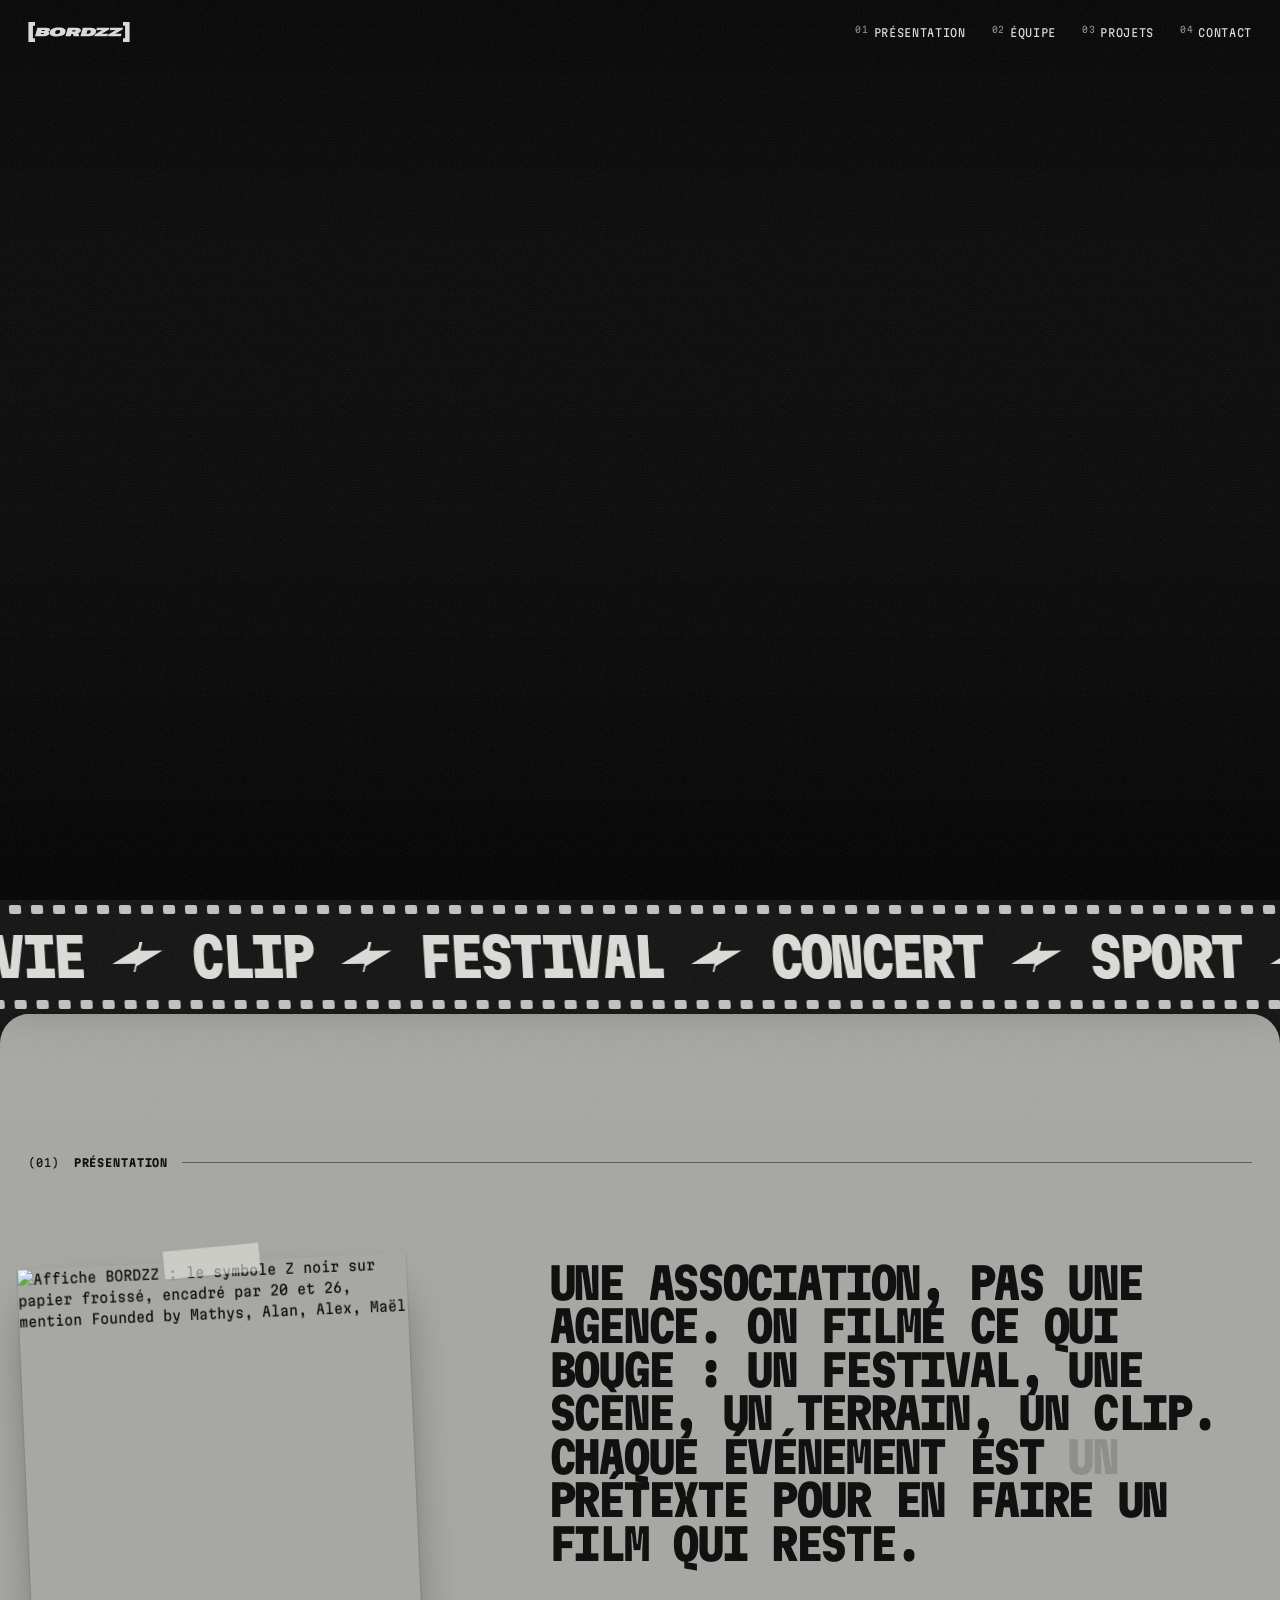
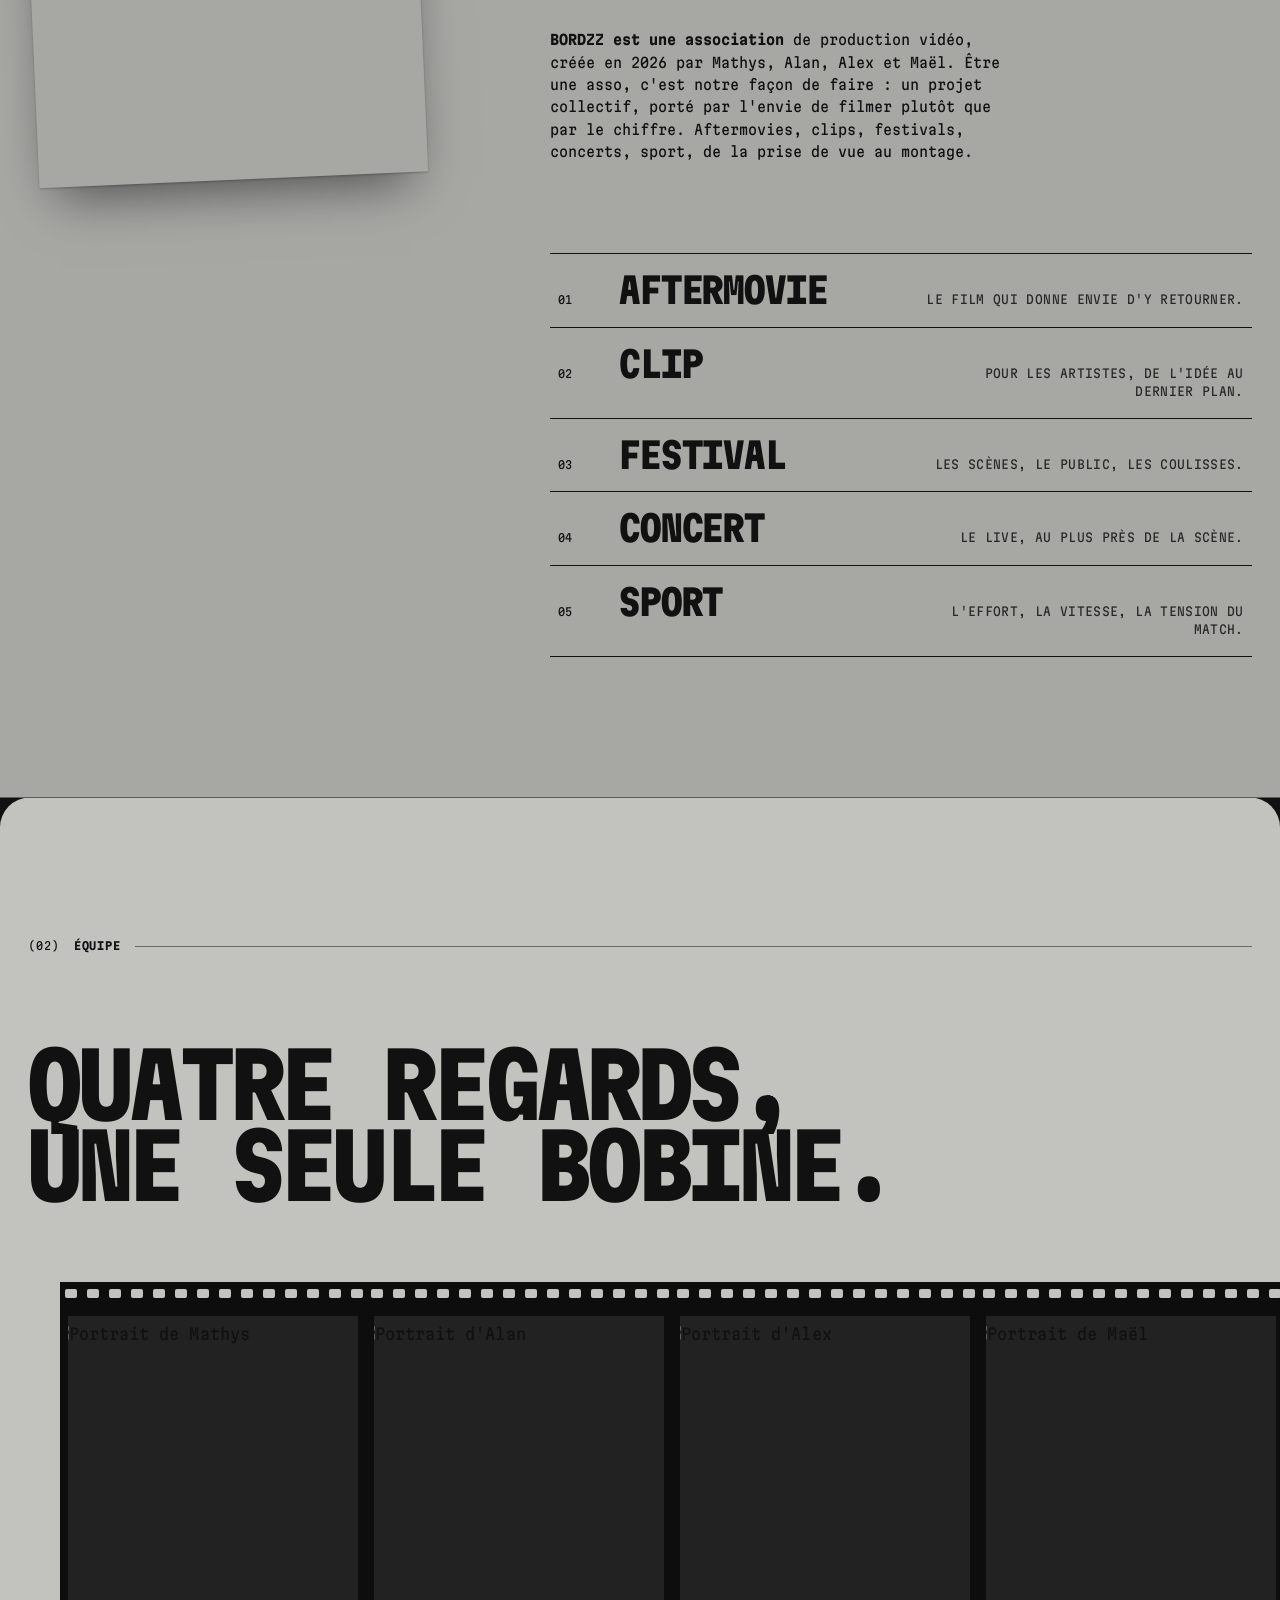
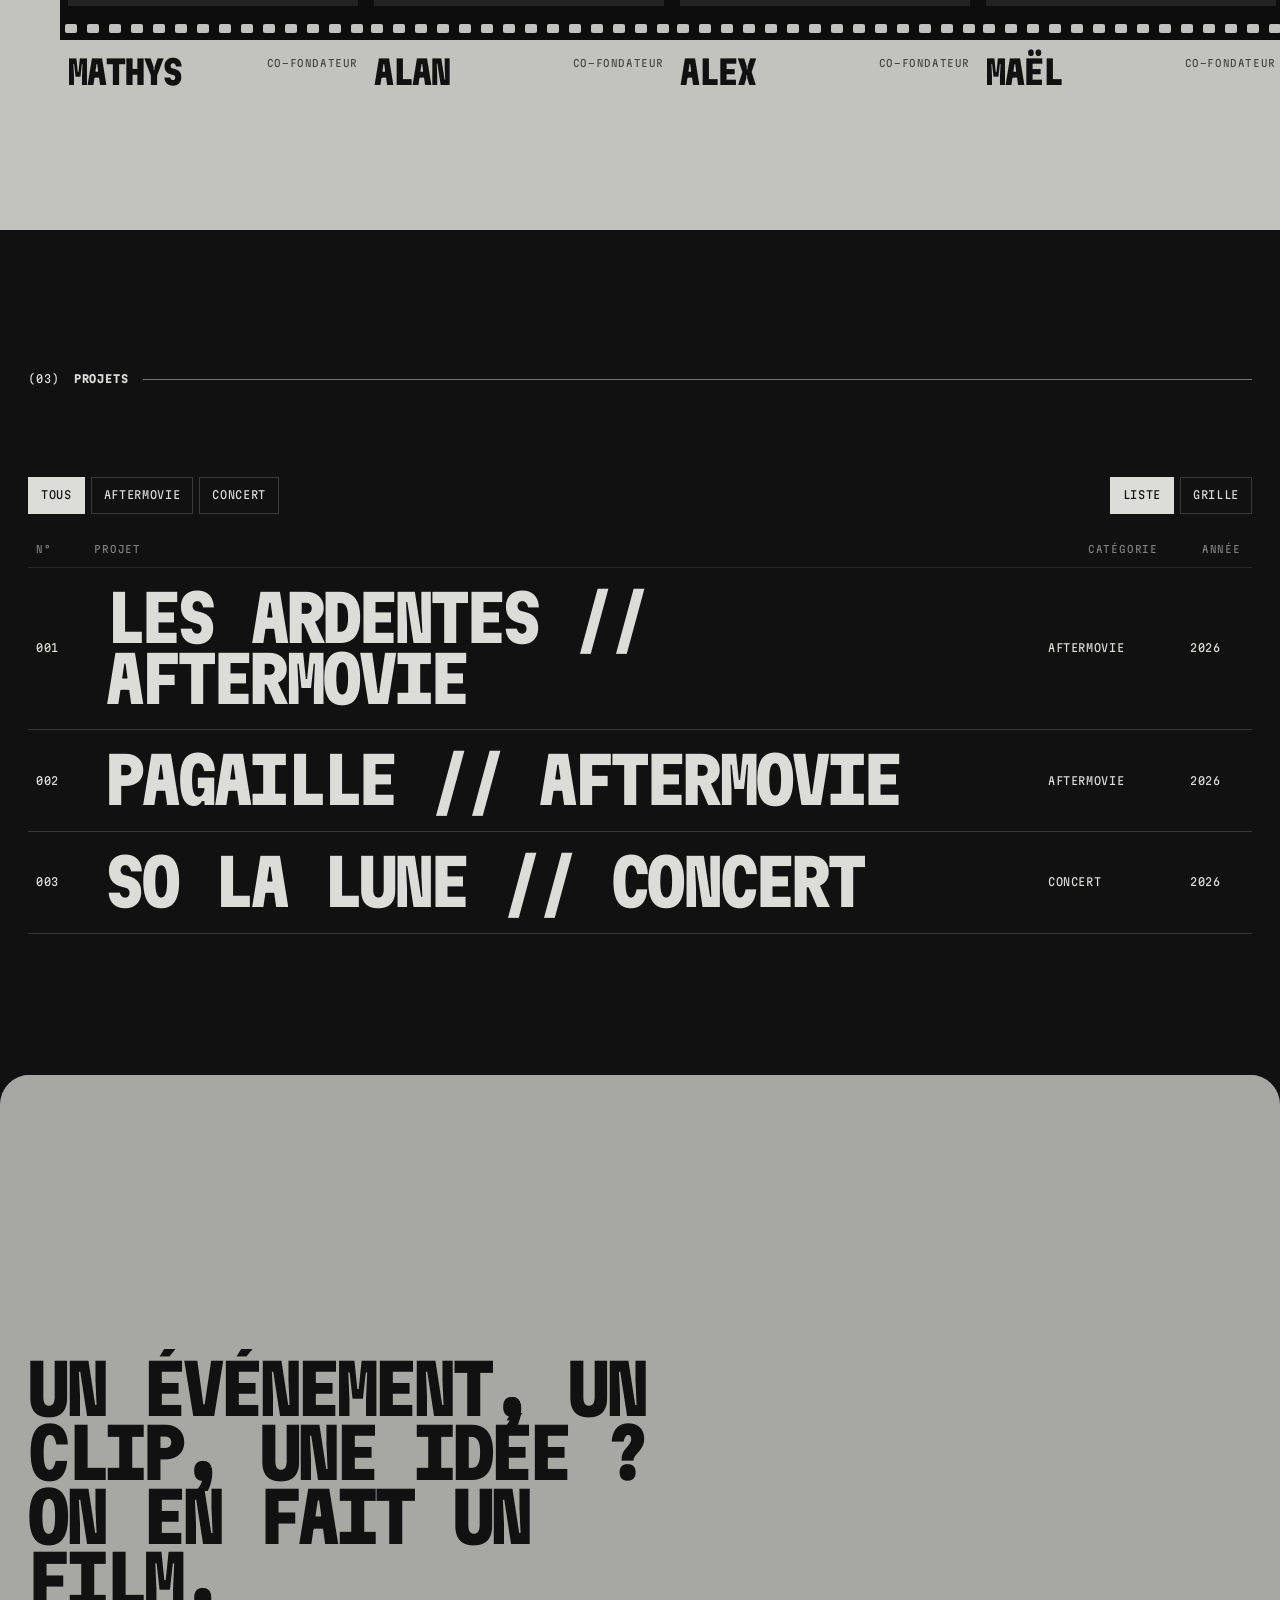
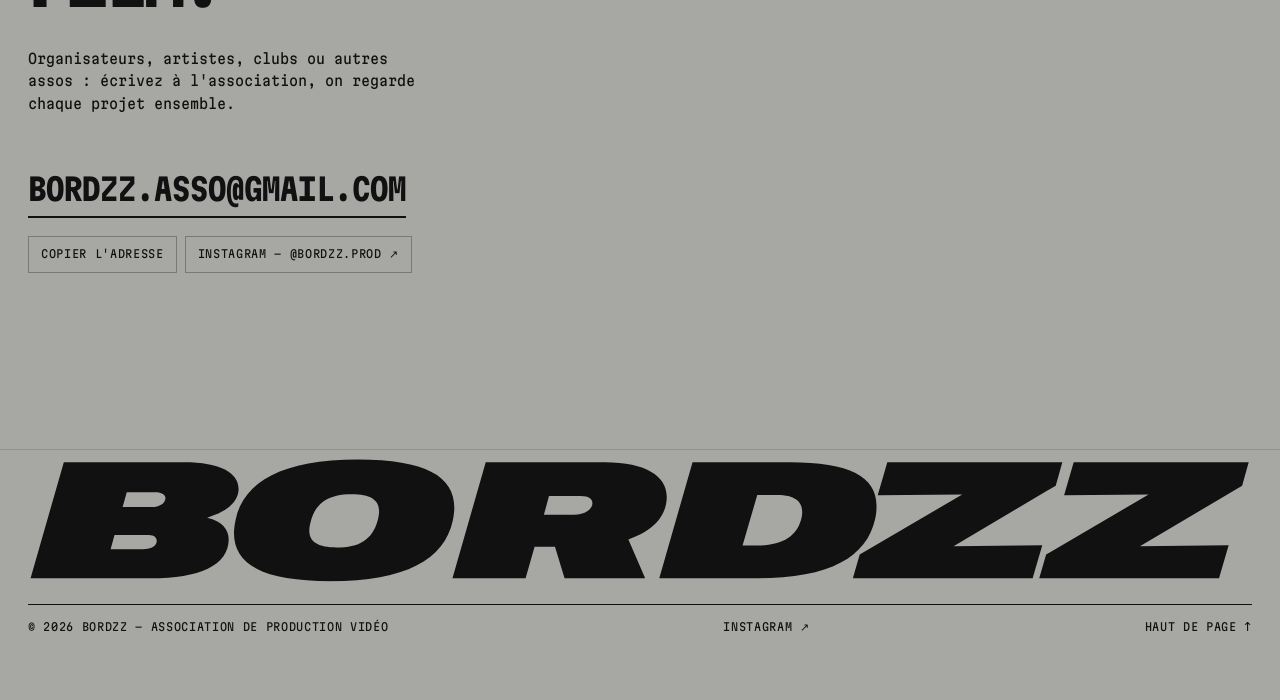
==== index.html @ f71452de "Add files via upload" ====
<!doctype html>
<html lang="fr">
<head>
  <meta charset="utf-8">
  <meta name="viewport" content="width=device-width, initial-scale=1">
  <title>BORDZZ — Association de production vidéo · Aftermovies, clips, festivals, concerts, sport</title>
  <meta name="description" content="BORDZZ est une association de production vidéo fondée par Mathys, Alan, Alex et Maël : aftermovies, clips, festivals, concerts et sport. Tout est prétexte à la Bordzz.">
  <meta name="theme-color" content="#121212">

  <!-- Partage réseaux : remplacer par l'URL absolue du site une fois en ligne (ex. https://bordzz.fr/assets/img/og.jpg) -->
  <meta property="og:type" content="website">
  <meta property="og:title" content="BORDZZ — Association de production vidéo">
  <meta property="og:description" content="Une association, pas une agence. Aftermovies, clips, festivals, concerts, sport. Tout est prétexte à la Bordzz.">
  <meta property="og:image" content="assets/img/og.jpg">
  <meta name="twitter:card" content="summary_large_image">

  <link rel="icon" href="assets/logo/favicon.svg" type="image/svg+xml">
  <link rel="preconnect" href="https://fonts.googleapis.com">
  <link rel="preconnect" href="https://fonts.gstatic.com" crossorigin>
  <link rel="stylesheet" href="https://fonts.googleapis.com/css2?family=Martian+Mono:wdth,wght@75..112.5,100..800&display=swap">
  <link rel="stylesheet" href="css/style.css">

  <script>
    // Intro (compte à rebours) : une seule fois par session, jamais si l'utilisateur limite les animations.
    document.documentElement.classList.add('js');
    try { if (sessionStorage.getItem('bz-intro')) document.documentElement.classList.add('intro-seen'); } catch (e) {}
    if (window.matchMedia('(prefers-reduced-motion: reduce)').matches) document.documentElement.classList.add('intro-seen');
  </script>
  <script src="js/main.js" defer></script>
</head>
<body>
  <a class="skip" href="#main">Aller au contenu</a>

  <!-- ============ Sprite SVG (logos) ============ -->
  <svg width="0" height="0" style="position:absolute" aria-hidden="true" focusable="false">
    <defs>
      <g id="bz-letters">
        <path d="M72.58,25.65c0-3.78-4.25-6.37-13.18-6.37h-28.8l-7.99,27.88h28.95c11.52,0,18.65-3.11,18.65-9.4,0-2.27-1.51-4.34-5.18-5.18,5.47-1.63,7.56-4.22,7.56-6.93ZM49.54,40.18h-7.7l.94-3.43h8.21c1.37,0,1.94.68,1.94,1.39,0,1.15-1.08,2.03-3.38,2.03ZM51.63,30.03h-6.91l1.01-3.58h6.91c1.44,0,2.38.6,2.38,1.39,0,1.23-1.37,2.19-3.38,2.19Z"/>
        <path d="M124.42,30.11c0-7.41-6.84-11.51-23.19-11.51-17.93,0-27.36,5.18-29.38,14.58-.22,1.11-.36,2.15-.36,3.15,0,7.41,6.84,11.51,23.19,11.51,17.93,0,27.36-5.18,29.38-14.58.22-1.12.36-2.15.36-3.15ZM105.99,33.29c-1.3,4.58-4.39,6.45-9.86,6.45-4.32,0-6.55-1.23-6.55-4.06,0-.68.14-1.43.36-2.27,1.3-4.58,4.39-6.45,9.86-6.45,4.32,0,6.55,1.23,6.55,4.06,0,.68-.14,1.43-.36,2.27Z"/>
        <path d="M175.47,27.56c0-4.86-4.9-8.28-14.91-8.28h-28.59l-7.99,27.88h17.57l2.16-7.57h4.9l2.3,7.570h19.37l-4.03-9.36c5.62-1.91,9.22-5.38,9.22-10.24ZM153.15,31.86h-7.2l1.22-4.46h7.56c2.23,0,2.88.84,2.88,1.67,0,1.59-1.8,2.79-4.46,2.79Z"/>
        <path d="M225.51,32.98c.29-1.16.36-2.23.36-3.23,0-7.01-6.48-10.47-20.88-10.47h-23.33l-7.99,27.88h23.55c17.5,0,26.28-5.14,28.3-14.18ZM207.72,33.14c-1.3,4.42-5.18,6.13-10.66,6.13h-3.38l3.53-12.15h4.82c4.1,0,5.98,1.47,5.98,4.02,0,.6-.07,1.27-.29,1.99Z"/>
        <polygon points="244.37 39.43 268.93 24.89 270.51 19.28 228.46 19.28 226.15 27.2 246.46 27 221.83 41.42 220.18 47.15 263.38 47.15 265.69 39.23 244.37 39.43"/>
        <polygon points="315.29 19.28 273.24 19.28 270.94 27.2 291.24 27 266.62 41.42 264.96 47.15 308.16 47.15 310.47 39.23 289.15 39.43 313.71 24.89 315.29 19.28"/>
      </g>
      <symbol id="bz-wordmark" viewBox="22 18 294 30"><use href="#bz-letters"/></symbol>
      <symbol id="bz-wordmark-brackets" viewBox="0 0 337.9 66.55">
        <path d="M0,.16h22.61v12.31h-6.99v41.69h6.99v12.39H0V.16Z"/>
        <use href="#bz-letters"/>
        <path d="M337.9,66.39h-22.61v-12.31h6.99V12.39h-6.99V0h22.61v66.39Z"/>
      </symbol>
      <symbol id="bz-z" viewBox="20 0 289.5 172.52">
        <polygon points="181.32 .5 171.58 35.05 20.51 124.48 151.64 123.26 137.46 172.02 147.18 172.02 157.37 136.73 308.89 48.03 183.95 49.26 198.13 .5 181.32 .5"/>
      </symbol>
    </defs>
  </svg>

  <!-- ============ Intro : amorce de pellicule ============ -->
  <div class="intro" aria-hidden="true">
    <span class="crop crop--tl"></span><span class="crop crop--tr"></span><span class="crop crop--bl"></span><span class="crop crop--br"></span>
    <div class="intro__leader">
      <div class="intro__sweep"></div>
      <svg class="intro__rings" viewBox="0 0 200 200">
        <circle cx="100" cy="100" r="96"/>
        <circle cx="100" cy="100" r="80"/>
        <line x1="0" y1="100" x2="200" y2="100"/>
        <line x1="100" y1="0" x2="100" y2="200"/>
      </svg>
      <span class="intro__num">3</span>
    </div>
    <p class="intro__meta"><span>BORDZZ [PRODUCTION]</span><span>Cliquer pour passer</span></p>
  </div>

  <!-- ============ En-tête ============ -->
  <header class="hd" data-tone="dark">
    <a class="hd__logo" href="#top" aria-label="BORDZZ — haut de page">
      <svg viewBox="0 0 337.9 66.55" aria-hidden="true" focusable="false"><use href="#bz-wordmark-brackets"/></svg>
    </a>
    <nav class="hd__nav" aria-label="Navigation principale">
      <a href="#presentation" data-hover-scramble><i>01</i><span data-scramble>Présentation</span></a>
      <a href="#equipe" data-hover-scramble><i>02</i><span data-scramble>Équipe</span></a>
      <a href="#projets" data-hover-scramble><i>03</i><span data-scramble>Projets</span></a>
      <a href="#contact" data-hover-scramble><i>04</i><span data-scramble>Contact</span></a>
    </nav>
    <button class="hd__burger" type="button" aria-expanded="false" aria-controls="menu">
      <span data-menu-label>Menu</span><i aria-hidden="true"></i>
    </button>
  </header>

  <!-- Menu mobile -->
  <div class="menu" id="menu" data-tone="dark">
    <nav aria-label="Navigation mobile">
      <a href="#presentation"><i>01</i>Présentation</a>
      <a href="#equipe"><i>02</i>Équipe</a>
      <a href="#projets"><i>03</i>Projets</a>
      <a href="#contact"><i>04</i>Contact</a>
    </nav>
    <p class="menu__foot"><a href="mailto:bordzz.asso@gmail.com">bordzz.asso@gmail.com</a><a href="https://www.instagram.com/bordzz.prod/" target="_blank" rel="noopener">@bordzz.prod ↗</a></p>
  </div>

  <main id="main">

    <!-- ============ HERO : vidéo plein écran façon viseur ============ -->
    <section class="hero" id="top" data-tone="dark" aria-label="Introduction">
      <div class="hero__media" aria-hidden="true">
        <!-- VIDÉO DE FOND : montage muet (extraits Ardentes / Pagaille / So La Lune).
             hero-mobile.mp4 = version verticale légère pour téléphone. -->
        <video class="hero__video" autoplay muted loop playsinline preload="auto" poster="assets/img/hero/poster.jpg">
          <source src="assets/video/hero-mobile.mp4" type="video/mp4" media="(max-width: 700px) and (orientation: portrait)">
          <source src="assets/video/hero.mp4" type="video/mp4">
        </video>
        <div class="hero__shade"></div>
        <div class="hero__dim"></div>
      </div>

      <!-- HUD du viseur -->
      <div class="hud" aria-hidden="true">
        <span class="crop crop--tl"></span><span class="crop crop--tr"></span><span class="crop crop--bl"></span><span class="crop crop--br"></span>
        <div class="hud__top">
          <span class="hud__rec"><i></i><b data-rec-label>REC</b></span>
          <span class="hud__tc" data-hero-tc>00:00:00:00</span>
        </div>
      </div>

      <div class="hero__content">
        <h1 class="hero__logo">
          <span class="sr-only">BORDZZ — association de production vidéo</span>
          <svg class="logo-ellipse" viewBox="102 219 396 125" aria-hidden="true" focusable="false">
            <g class="le__rings" fill="none" stroke="currentColor" stroke-width="3">
              <ellipse cx="300" cy="275.79" rx="195.44" ry="54.02"/>
              <ellipse cx="300" cy="281.3" rx="195.44" ry="54.02"/>
              <ellipse cx="300" cy="286.81" rx="195.44" ry="54.02"/>
            </g>
            <use class="le__word" href="#bz-wordmark" x="153.05" y="255.92" width="294" height="30"/>
            <g class="le__txt" fill="currentColor">
              <text x="142" y="292.5" text-anchor="middle" font-size="11">20</text>
              <text x="458" y="292.5" text-anchor="middle" font-size="11">26</text>
              <text x="300" y="301" text-anchor="middle" font-size="10" textLength="71" lengthAdjust="spacingAndGlyphs">[PRODUCTION]</text>
              <text x="300" y="316.4" text-anchor="middle" font-size="9.5" textLength="146" lengthAdjust="spacingAndGlyphs">48°44'08.9"N - 3°27'30.1"W</text>
            </g>
          </svg>
        </h1>

        <div class="hero__bottom">
          <div class="hero__intro">
            <p class="hero__title">
              <span class="sr-only">Tout est prétexte à la Bordzz.</span>
              <span aria-hidden="true" data-type>Tout est prétexte à la Bordzz.</span>
            </p>
            <p class="hero__lede"><strong>Association de production vidéo.</strong> Aftermovies, clips, festivals, concerts, sport&nbsp;: on filme l'instant, on le monte, il reste.</p>
          </div>
          <div class="hero__actions">
            <a class="btn" href="#projets" data-cursor="Voir" data-magnetic>
              <span class="btn__dot" aria-hidden="true"></span>
              <span class="btn__label">Voir nos projets</span>
              <span class="btn__arrow" aria-hidden="true">↘</span>
            </a>
            <button class="hero__toggle" type="button" data-video-toggle>
              <span aria-hidden="true" data-toggle-icon>❚❚</span> <span data-toggle-label>Pause</span>
            </button>
          </div>
        </div>
      </div>
    </section>

    <!-- Bande de pellicule défilante -->
    <div class="strip" aria-hidden="true">
      <div class="strip__track" data-marquee="-1">
        <div class="strip__group">
          <span class="strip__item">Association</span><svg class="strip__z"><use href="#bz-z"/></svg>
          <span class="strip__item">Aftermovie</span><svg class="strip__z"><use href="#bz-z"/></svg>
          <span class="strip__item">Clip</span><svg class="strip__z"><use href="#bz-z"/></svg>
          <span class="strip__item">Festival</span><svg class="strip__z"><use href="#bz-z"/></svg>
          <span class="strip__item">Concert</span><svg class="strip__z"><use href="#bz-z"/></svg>
          <span class="strip__item">Sport</span><svg class="strip__z"><use href="#bz-z"/></svg>
        </div>
      </div>
    </div>

    <!-- ============ 01 — PRÉSENTATION ============ -->
    <div class="anchor" id="presentation" aria-hidden="true"></div>
    <section class="sec about paper stack" data-tone="light" aria-labelledby="about-title">
      <header class="sec__head" data-reveal>
        <span class="sec__num">(01)</span>
        <h2 class="sec__title" id="about-title" data-scramble data-scramble-in>Présentation</h2>
        <span class="sec__rule"></span>
      </header>

      <div class="about__grid">
        <div class="about__prints" data-reveal>
          <figure class="print print--front" data-tilt>
            <img src="assets/img/print/poster-symbol.jpg" alt="Affiche BORDZZ : le symbole Z noir sur papier froissé, encadré par 20 et 26, mention Founded by Mathys, Alan, Alex, Maël" loading="lazy" width="1000" height="1333">
          </figure>
        </div>

        <div class="about__body">
          <p class="manifesto" data-words>Une association, pas une agence. On filme ce qui bouge&nbsp;: un festival, une scène, un terrain, un clip. Chaque événement est un prétexte pour en faire un film qui reste.</p>

          <p class="about__text" data-reveal><strong>BORDZZ est une association</strong> de production vidéo, créée en 2026 par Mathys, Alan, Alex et Maël. Être une asso, c'est notre façon de faire&nbsp;: un projet collectif, porté par l'envie de filmer plutôt que par le chiffre. Aftermovies, clips, festivals, concerts, sport, de la prise de vue au montage.</p>

          <ol class="services" data-reveal>
            <li class="service"><span class="service__n">01</span><span class="service__name">Aftermovie</span><span class="service__desc">Le film qui donne envie d'y retourner.</span></li>
            <li class="service"><span class="service__n">02</span><span class="service__name">Clip</span><span class="service__desc">Pour les artistes, de l'idée au dernier plan.</span></li>
            <li class="service"><span class="service__n">03</span><span class="service__name">Festival</span><span class="service__desc">Les scènes, le public, les coulisses.</span></li>
            <li class="service"><span class="service__n">04</span><span class="service__name">Concert</span><span class="service__desc">Le live, au plus près de la scène.</span></li>
            <li class="service"><span class="service__n">05</span><span class="service__name">Sport</span><span class="service__desc">L'effort, la vitesse, la tension du match.</span></li>
          </ol>
        </div>
      </div>
    </section>

    <!-- ============ 02 — ÉQUIPE ============ -->
    <div class="anchor" id="equipe" aria-hidden="true"></div>
    <section class="sec team paper paper--fiber stack" data-tone="light" aria-labelledby="team-title">
      <header class="sec__head" data-reveal>
        <span class="sec__num">(02)</span>
        <h2 class="sec__title" id="team-title" data-scramble data-scramble-in>Équipe</h2>
        <span class="sec__rule"></span>
      </header>

      <p class="team__lead" data-reveal data-split>Quatre regards,<br>une seule bobine.</p>

      <!-- Pour changer un portrait : remplacer l'image dans assets/img/team/ (format carré) -->
      <ul class="film">
        <li class="frame" data-reveal>
          <div class="frame__strip">
            <div class="frame__img"><img src="assets/img/team/01.jpg" alt="Portrait de Mathys" loading="lazy" width="900" height="900"></div>
            <span class="frame__rec" aria-hidden="true"><i></i>REC</span>
          </div>
          <div class="frame__cap"><h3 class="frame__name" data-scramble>Mathys</h3><span class="frame__meta">Co-fondateur</span></div>
        </li>
        <li class="frame" data-reveal style="--d:.08s">
          <div class="frame__strip">
            <div class="frame__img"><img src="assets/img/team/02.jpg" alt="Portrait d'Alan" loading="lazy" width="900" height="900"></div>
            <span class="frame__rec" aria-hidden="true"><i></i>REC</span>
          </div>
          <div class="frame__cap"><h3 class="frame__name" data-scramble>Alan</h3><span class="frame__meta">Co-fondateur</span></div>
        </li>
        <li class="frame" data-reveal style="--d:.16s">
          <div class="frame__strip">
            <div class="frame__img"><img src="assets/img/team/03.jpg" alt="Portrait d'Alex" loading="lazy" width="900" height="900"></div>
            <span class="frame__rec" aria-hidden="true"><i></i>REC</span>
          </div>
          <div class="frame__cap"><h3 class="frame__name" data-scramble>Alex</h3><span class="frame__meta">Co-fondateur</span></div>
        </li>
        <li class="frame" data-reveal style="--d:.24s">
          <div class="frame__strip">
            <div class="frame__img"><img src="assets/img/team/04.jpg" alt="Portrait de Maël" loading="lazy" width="900" height="900"></div>
            <span class="frame__rec" aria-hidden="true"><i></i>REC</span>
          </div>
          <div class="frame__cap"><h3 class="frame__name" data-scramble>Maël</h3><span class="frame__meta">Co-fondateur</span></div>
        </li>
      </ul>
    </section>

    <!-- ============ 03 — PROJETS ============ -->
    <div class="anchor" id="projets" aria-hidden="true"></div>
    <section class="sec work stack" data-tone="dark" aria-labelledby="work-title">
      <div class="work__bg" aria-hidden="true"><video muted loop playsinline preload="none"></video></div>
      <header class="sec__head" data-reveal>
        <span class="sec__num">(03)</span>
        <h2 class="sec__title" id="work-title" data-scramble data-scramble-in>Projets</h2>
        <span class="sec__rule"></span>
      </header>

      <div class="work__bar" data-reveal>
        <div class="filters" role="group" aria-label="Filtrer les projets">
          <button class="chip" type="button" data-filter="all" aria-pressed="true">Tous</button>
          <button class="chip" type="button" data-filter="aftermovie" aria-pressed="false">Aftermovie</button>
          <button class="chip" type="button" data-filter="clip" aria-pressed="false">Clip</button>
          <button class="chip" type="button" data-filter="festival" aria-pressed="false">Festival</button>
          <button class="chip" type="button" data-filter="concert" aria-pressed="false">Concert</button>
          <button class="chip" type="button" data-filter="sport" aria-pressed="false">Sport</button>
        </div>
        <div class="views" role="group" aria-label="Affichage">
          <button class="chip" type="button" data-view="list" aria-pressed="true">Liste</button>
          <button class="chip" type="button" data-view="grid" aria-pressed="false">Grille</button>
        </div>
      </div>

      <div class="work__cols" aria-hidden="true">
        <span>N°</span><span>Projet</span><span>Catégorie</span><span>Année</span>
      </div>

      <!--
        AJOUTER UN PROJET : copier un <li class="project"> ci-dessous et adapter.
        - data-category : aftermovie | clip | festival | concert | sport
          (les filtres des catégories vides sont masqués automatiquement)
        - href : la vidéo complète (fichier .mp4, ou lien YouTube / Vimeo)
        - <video src="…-preview.mp4" poster="….jpg"> : aperçu muet de quelques secondes + vignette 16:9
          (on peut aussi mettre simplement <img src="….jpg" alt="">)
      -->
      <ul class="projects" data-view="list">
        <li class="project" data-category="aftermovie" data-reveal>
          <a class="project__link" href="assets/video/projects/les-ardentes.mp4" data-cursor="Lecture">
            <span class="project__n">001</span>
            <span class="project__media"><video src="assets/video/projects/les-ardentes-preview.mp4" poster="assets/img/projects/les-ardentes.jpg" muted loop playsinline preload="none"></video></span>
            <span class="project__title" data-split>Les Ardentes // Aftermovie</span>
            <span class="project__cat">Aftermovie</span>
            <span class="project__year">2026</span>
          </a>
        </li>
        <li class="project" data-category="aftermovie" data-reveal>
          <a class="project__link" href="assets/video/projects/pagaille.mp4" data-cursor="Lecture">
            <span class="project__n">002</span>
            <span class="project__media"><video src="assets/video/projects/pagaille-preview.mp4" poster="assets/img/projects/pagaille.jpg" muted loop playsinline preload="none"></video></span>
            <span class="project__title" data-split>Pagaille // Aftermovie</span>
            <span class="project__cat">Aftermovie</span>
            <span class="project__year">2026</span>
          </a>
        </li>
        <li class="project" data-category="concert" data-reveal>
          <a class="project__link" href="assets/video/projects/so-la-lune.mp4" data-cursor="Lecture">
            <span class="project__n">003</span>
            <span class="project__media"><video src="assets/video/projects/so-la-lune-preview.mp4" poster="assets/img/projects/so-la-lune.jpg" muted loop playsinline preload="none"></video></span>
            <span class="project__title" data-split>So La Lune // Concert</span>
            <span class="project__cat">Concert</span>
            <span class="project__year">2026</span>
          </a>
        </li>
      </ul>
    </section>

    <!-- ============ 04 — CONTACT ============ -->
    <div class="anchor" id="contact" aria-hidden="true"></div>
    <section class="sec contact paper stack" data-tone="light" aria-labelledby="contact-title">
      <header class="sec__head" data-reveal>
        <span class="sec__num">(04)</span>
        <h2 class="sec__title" id="contact-title" data-scramble data-scramble-in>Contact</h2>
        <span class="sec__rule"></span>
      </header>

      <div class="contact__grid">
        <div class="contact__left">
          <p class="contact__lead" data-reveal data-split>Un événement, un clip, une idée&nbsp;? On en fait un film.</p>
          <p class="contact__sub" data-reveal style="--d:.05s">Organisateurs, artistes, clubs ou autres assos&nbsp;: écrivez à l'association, on regarde chaque projet ensemble.</p>
          <div class="contact__links" data-reveal style="--d:.1s">
            <a class="contact__mail" href="mailto:bordzz.asso@gmail.com" data-cursor="Écrire">bordzz.asso@gmail.com</a>
            <div class="contact__row">
              <button class="chip chip--ink" type="button" data-copy="bordzz.asso@gmail.com" data-magnetic>Copier l'adresse</button>
              <a class="chip chip--ink" href="https://www.instagram.com/bordzz.prod/" target="_blank" rel="noopener" data-cursor="Insta" data-magnetic>Instagram — @bordzz.prod ↗</a>
            </div>
          </div>
        </div>

        <div class="ticket-wrap" data-reveal style="--d:.15s">
          <article class="ticket" data-tilt aria-label="Carte de visite BORDZZ">
            <span class="ticket__ring ticket__ring--tl" aria-hidden="true"></span>
            <span class="ticket__ring ticket__ring--tr" aria-hidden="true"></span>
            <span class="ticket__ring ticket__ring--bl" aria-hidden="true"></span>
            <span class="ticket__ring ticket__ring--br" aria-hidden="true"></span>

            <p class="ticket__top">[Founded by]<br>Mathys//Alan//Alex//Maël</p>

            <div class="ticket__logo">
              <span class="crop crop--tl"></span><span class="crop crop--tr"></span><span class="crop crop--bl"></span><span class="crop crop--br"></span>
              <svg class="logo-ellipse" viewBox="102 219 396 125" role="img" aria-label="BORDZZ [PRODUCTION]">
                <g fill="none" stroke="currentColor" stroke-width="3">
                  <ellipse cx="300" cy="275.79" rx="195.44" ry="54.02"/>
                  <ellipse cx="300" cy="281.3" rx="195.44" ry="54.02"/>
                  <ellipse cx="300" cy="286.81" rx="195.44" ry="54.02"/>
                </g>
                <use href="#bz-wordmark" x="153.05" y="255.92" width="294" height="30"/>
                <g fill="currentColor">
                  <text x="142" y="292.5" text-anchor="middle" font-size="11">20</text>
                  <text x="458" y="292.5" text-anchor="middle" font-size="11">26</text>
                  <text x="300" y="301" text-anchor="middle" font-size="10" textLength="71" lengthAdjust="spacingAndGlyphs">[PRODUCTION]</text>
                  <text x="300" y="316.4" text-anchor="middle" font-size="9.5" textLength="146" lengthAdjust="spacingAndGlyphs">48°44'08.9"N - 3°27'30.1"W</text>
                </g>
              </svg>
            </div>

            <p class="ticket__mid">Filmmaking // Events clip<br><span>Based in France</span></p>

            <svg class="ticket__bar" viewBox="0 0 127 24" aria-hidden="true" focusable="false">
              <rect x="0" width="2" height="24"/><rect x="4" width="1.2" height="24"/><rect x="7" width="6" height="24"/>
              <rect x="15" width="1" height="24"/><rect x="18" width="1" height="24"/><rect x="30" width="34" height="24"/>
              <rect x="66" width="1" height="24"/><rect x="69" width="2" height="24"/><rect x="72" width="1" height="24"/>
              <rect x="76" width="1" height="24"/><rect x="80" width="40" height="24"/><rect x="122" width="1" height="24"/>
              <rect x="125" width="1.5" height="24"/>
            </svg>

            <p class="ticket__bot"><a href="mailto:bordzz.asso@gmail.com">bordzz.asso@gmail.com</a><br><a href="https://www.instagram.com/bordzz.prod/" target="_blank" rel="noopener">@bordzz.prod</a></p>
          </article>
        </div>
      </div>
    </section>
  </main>

  <footer class="ft paper" data-tone="light">
    <svg class="ft__word" viewBox="0 0 294 30" aria-hidden="true" focusable="false" data-ftword><use href="#bz-wordmark"/></svg>
    <div class="ft__row">
      <span>© 2026 BORDZZ — Association de production vidéo</span>
      <a href="https://www.instagram.com/bordzz.prod/" target="_blank" rel="noopener">Instagram ↗</a>
      <a href="#top">Haut de page ↑</a>
    </div>
  </footer>

  <!-- ============ Éléments flottants ============ -->


  <div class="cursor" aria-hidden="true">
    <span class="cursor__dot"></span>
    <span class="cursor__box"><b class="cursor__label" data-cursor-label></b></span>
  </div>

  <dialog class="player" aria-labelledby="player-title">
    <div class="player__bar">
      <span class="player__rec"><i></i>PLAY</span>
      <span class="player__title" id="player-title" data-player-title>—</span>
      <button class="chip" type="button" data-player-close>Fermer ✕</button>
    </div>
    <div class="player__frame">
      <span class="crop crop--tl"></span><span class="crop crop--tr"></span><span class="crop crop--bl"></span><span class="crop crop--br"></span>
      <div class="player__screen" data-player-screen></div>
    </div>
    <div class="player__bar player__bar--bottom">
      <span data-player-cat>—</span>
      <span>BORDZZ [Production]</span>
      <span>Échap pour fermer</span>
    </div>
  </dialog>
</body>
</html>
---- css/style.css ----
/* ==========================================================================
   BORDZZ [PRODUCTION] — feuille de style
   DA : papier gris, encre noire, typo terminal, repères d'impression, viseur caméra.
   ========================================================================== */

/* Si vous avez la licence web de la typo BD Terminal, déposez le fichier dans /fonts
   et décommentez ce bloc : elle remplacera automatiquement Martian Mono.
@font-face {
  font-family: "BD Terminal";
  src: url("../fonts/BDTerminal-VF.woff2") format("woff2");
  font-weight: 100 900;
  font-stretch: 50% 200%;
  font-display: swap;
}
*/

:root {
  --paper: #a7a7a4;
  --paper-2: #c2c2bf;
  --paper-3: #dcdcd8;
  --ink: #111111;
  --ink-2: #1b1b1b;
  --rec: #ff3b1f;
  --line-d: rgba(17, 17, 17, 0.3);
  --line-l: rgba(220, 220, 216, 0.2);

  --font: "BD Terminal", "Martian Mono", ui-monospace, "SFMono-Regular", Menlo, monospace;
  --gutter: clamp(16px, 2.2vw, 32px);
  --hd-h: 64px;
  --ease: cubic-bezier(0.2, 0.7, 0.1, 1);
  --ease-io: cubic-bezier(0.75, 0, 0.2, 1);

  --sprocket: url("data:image/svg+xml,%3Csvg xmlns='http://www.w3.org/2000/svg' width='22' height='9'%3E%3Crect x='5' width='12' height='9' rx='2' fill='%23c2c2bf'/%3E%3C/svg%3E");
}

@property --sweep {
  syntax: "<angle>";
  inherits: false;
  initial-value: 0deg;
}

/* ---------- Base ---------- */
*, *::before, *::after { box-sizing: border-box; }

html {
  -webkit-text-size-adjust: 100%;
  scroll-behavior: smooth;
  scroll-padding-top: var(--hd-h);
}

body {
  margin: 0;
  background: var(--ink);
  color: var(--ink);
  font-family: var(--font);
  font-size: 14px;
  font-stretch: 87.5%;
  line-height: 1.5;
  -webkit-font-smoothing: antialiased;
  overflow-x: clip;
}

img, video { display: block; max-width: 100%; }
a { color: inherit; }
button { font: inherit; color: inherit; }
[hidden] { display: none !important; }
::selection { background: var(--ink); color: var(--paper-3); }
:focus-visible { outline: 2px solid currentColor; outline-offset: 3px; }

.sr-only {
  position: absolute !important;
  width: 1px; height: 1px;
  padding: 0; margin: -1px;
  overflow: hidden; clip: rect(0 0 0 0);
  white-space: nowrap; border: 0;
}

.skip {
  position: fixed; left: 12px; top: -80px; z-index: 9999;
  padding: 10px 14px;
  background: var(--ink); color: var(--paper-3);
  font-size: 12px; text-transform: uppercase; text-decoration: none;
}
.skip:focus { top: 12px; }

/* Grain argentique sur tout le site */
body::after {
  content: "";
  position: fixed;
  inset: -220px;
  z-index: 9000;
  pointer-events: none;
  opacity: 0.1;
  background-image: url("data:image/svg+xml,%3Csvg xmlns='http://www.w3.org/2000/svg' width='220' height='220'%3E%3Cfilter id='n'%3E%3CfeTurbulence type='fractalNoise' baseFrequency='.85' numOctaves='3' stitchTiles='stitch'/%3E%3CfeColorMatrix type='saturate' values='0'/%3E%3C/filter%3E%3Crect width='100%25' height='100%25' filter='url(%23n)'/%3E%3C/svg%3E");
  animation: grain 1.1s steps(6) infinite;
}

@keyframes grain {
  0%   { transform: translate3d(0, 0, 0); }
  17%  { transform: translate3d(-60px, -130px, 0); }
  33%  { transform: translate3d(-170px, 70px, 0); }
  50%  { transform: translate3d(90px, -200px, 0); }
  67%  { transform: translate3d(-50px, 190px, 0); }
  83%  { transform: translate3d(160px, 10px, 0); }
  100% { transform: translate3d(20px, 140px, 0); }
}
@keyframes blink { to { visibility: hidden; } }
@keyframes pulse {
  0%   { box-shadow: 0 0 0 0 rgba(255, 59, 31, 0.55); }
  100% { box-shadow: 0 0 0 10px rgba(255, 59, 31, 0); }
}

/* Repères de coupe (viseur / impression) */
.crop {
  position: absolute;
  width: 18px; height: 18px;
  border: 0 solid currentColor;
  pointer-events: none;
}
.crop--tl { top: 0; left: 0; border-top-width: 1.5px; border-left-width: 1.5px; }
.crop--tr { top: 0; right: 0; border-top-width: 1.5px; border-right-width: 1.5px; }
.crop--bl { bottom: 0; left: 0; border-bottom-width: 1.5px; border-left-width: 1.5px; }
.crop--br { bottom: 0; right: 0; border-bottom-width: 1.5px; border-right-width: 1.5px; }

/* Typo display partagée */
.display,
.hero__title, .manifesto, .team__lead, .contact__lead,
.service__name, .frame__name, .project__title, .strip__item {
  font-weight: 800;
  font-stretch: 75%;
  text-transform: uppercase;
  letter-spacing: -0.03em;
}

/* ==========================================================================
   Intro — amorce de film
   ========================================================================== */
.intro {
  position: fixed; inset: 0; z-index: 9800;
  display: grid; place-items: center;
  color: var(--ink);
  background: var(--paper) url("../assets/img/texture/paper-crumple.jpg") center / cover;
  clip-path: inset(0 0 0 0);
  transition: clip-path 0.9s var(--ease-io);
  cursor: pointer;
}
html:not(.js) .intro, .intro-seen .intro { display: none; }
.intro.is-done { clip-path: inset(0 0 100% 0); }
.intro > .crop { width: 26px; height: 26px; margin: 24px; }

.intro__leader {
  position: relative;
  width: min(58vmin, 440px);
  aspect-ratio: 1;
  display: grid; place-items: center;
}
.intro__sweep {
  position: absolute; inset: 4%;
  border-radius: 50%;
  background: conic-gradient(rgba(17, 17, 17, 0.26) var(--sweep), transparent 0);
  animation: sweep 0.65s linear infinite;
}
@keyframes sweep { to { --sweep: 360deg; } }
.intro__rings {
  position: absolute; inset: 0;
  fill: none; stroke: var(--ink); stroke-width: 1.2;
}
.intro__num {
  position: relative;
  font-size: min(34vmin, 260px);
  font-weight: 800;
  font-stretch: 75%;
  line-height: 1;
}
.intro__num.flash { animation: flash 0.65s steps(3) both; }
@keyframes flash { 0% { opacity: 0.2; } 30% { opacity: 1; } 100% { opacity: 1; } }
.intro__meta {
  position: absolute; left: 56px; right: 56px; bottom: 40px;
  display: flex; justify-content: space-between; gap: 16px;
  margin: 0;
  font-size: 11px; text-transform: uppercase; letter-spacing: 0.08em;
}

/* ==========================================================================
   Header
   ========================================================================== */
.hd {
  position: fixed; top: 0; left: 0; right: 0; z-index: 90;
  height: var(--hd-h);
  padding: 0 var(--gutter);
  display: flex;
  justify-content: space-between;
  align-items: center;
  gap: 32px;
  color: var(--paper-3);
  font-size: 11px;
  text-transform: uppercase;
  letter-spacing: 0.06em;
  transition: color 0.4s;
}
.hd[data-tone="light"] { color: var(--ink); }
.menu-open .hd[data-tone] { color: var(--paper-3); }

/* Voile flouté derrière l'en-tête une fois qu'on a quitté le haut de page */
.hd::before {
  content: "";
  position: absolute; inset: 0 0 -28px; z-index: -1;
  pointer-events: none;
  background: rgba(17, 17, 17, 0.55);
  -webkit-backdrop-filter: blur(10px);
  backdrop-filter: blur(10px);
  -webkit-mask: linear-gradient(#000 55%, #0000);
  mask: linear-gradient(#000 55%, #0000);
  opacity: 0;
  transition: opacity 0.4s, background-color 0.4s;
}
.hd.is-scrolled::before { opacity: 1; }
.hd[data-tone="light"]::before { background-color: rgba(167, 167, 164, 0.6); }
.menu-open .hd::before { opacity: 0; }

.hd__logo { display: block; line-height: 0; }
.hd__logo svg { width: 102px; height: 20px; fill: currentColor; }
.hd__nav { display: flex; gap: 26px; }
.hd__nav a {
  position: relative;
  text-decoration: none;
  padding: 6px 0;
}
.hd__nav a i {
  font-style: normal;
  font-size: 9px;
  vertical-align: 4px;
  margin-right: 5px;
  opacity: 0.6;
}
.hd__nav a::after {
  content: "";
  position: absolute; left: 0; right: 0; bottom: 0;
  height: 1px;
  background: currentColor;
  transform: scaleX(0);
  transform-origin: right;
  transition: transform 0.45s var(--ease);
}
.hd__nav a:hover::after,
.hd__nav a[aria-current]::after { transform: scaleX(1); transform-origin: left; }
.hd__nav a[aria-current] i { opacity: 1; color: var(--rec); }

.hd__burger {
  display: none;
  align-items: center; gap: 10px;
  background: none; border: 0; padding: 8px 0;
  font-size: 11px; text-transform: uppercase; letter-spacing: 0.08em;
  cursor: pointer;
}
.hd__burger i {
  position: relative;
  width: 12px; height: 12px;
  background:
    linear-gradient(currentColor, currentColor) center / 100% 1.5px no-repeat,
    linear-gradient(currentColor, currentColor) center / 1.5px 100% no-repeat;
  transition: transform 0.4s var(--ease);
}
.hd__burger[aria-expanded="true"] i { transform: rotate(45deg); }

/* Menu mobile */
.menu {
  position: fixed; inset: 0; z-index: 85;
  display: flex; flex-direction: column; justify-content: space-between;
  padding: calc(var(--hd-h) + 24px) var(--gutter) var(--gutter);
  background: var(--ink);
  color: var(--paper-3);
  clip-path: inset(0 0 100% 0);
  visibility: hidden;
  transition: clip-path 0.7s var(--ease-io), visibility 0s 0.7s;
}
.menu.is-open {
  clip-path: inset(0 0 0 0);
  visibility: visible;
  transition: clip-path 0.7s var(--ease-io);
}
.menu nav a {
  display: block;
  padding: 10px 0;
  border-bottom: 1px solid var(--line-l);
  font-size: clamp(2rem, 10.5vw, 5rem);
  font-weight: 800;
  font-stretch: 75%;
  text-transform: uppercase;
  letter-spacing: -0.03em;
  line-height: 1;
  text-decoration: none;
}
.menu nav a i {
  font-size: 11px;
  font-style: normal;
  vertical-align: top;
  margin-right: 10px;
  letter-spacing: 0;
}
.menu__foot {
  display: flex; flex-direction: column; gap: 8px;
  margin: 0;
  font-size: 12px; text-transform: uppercase;
}
.menu__foot a { text-decoration: none; }
html.menu-open { overflow: hidden; }

/* ==========================================================================
   Hero — viseur caméra
   ========================================================================== */
.hero {
  position: relative;
  height: 100vh;
  height: 100svh;
  min-height: 560px;
  overflow: hidden;
  background: #0b0b0b;
  color: var(--paper-3);
}
.hero__media { position: absolute; inset: 0; }

.hero__video {
  position: absolute; inset: 0;
  width: 100%; height: 100%;
  object-fit: cover;
  /* Noir & blanc pour coller à la DA — supprimer cette ligne pour la couleur */
  filter: grayscale(1) contrast(1.15) brightness(0.85);
}

.hero__shade {
  position: absolute; inset: 0;
  background:
    repeating-linear-gradient(0deg, rgba(0, 0, 0, 0.14) 0 1px, transparent 1px 3px),
    linear-gradient(180deg, rgba(0, 0, 0, 0.6) 0%, rgba(0, 0, 0, 0.12) 28%, rgba(0, 0, 0, 0.18) 58%, rgba(0, 0, 0, 0.8) 100%);
}

/* HUD */
.hud {
  position: absolute;
  inset: calc(var(--hd-h) + 6px) var(--gutter) var(--gutter);
  pointer-events: none;
  font-size: 11px;
  text-transform: uppercase;
  letter-spacing: 0.06em;
  font-variant-numeric: tabular-nums;
}
.hud > .crop { width: 30px; height: 30px; opacity: 0.85; }
.hud__top {
  position: absolute; top: 14px; left: 44px;
  display: flex; align-items: center; gap: 18px;
}
.hud__rec { display: flex; align-items: center; gap: 8px; }
.hud__rec b { font-weight: 700; }
.hud__rec i {
  width: 9px; height: 9px;
  border-radius: 50%;
  background: var(--rec);
  animation: blink 1s steps(2, start) infinite;
}
.hero.is-paused .hud__rec i { animation: none; opacity: 0.4; }


/* Contenu */
.hero__content {
  position: absolute;
  inset: var(--hd-h) var(--gutter) var(--gutter);
  display: grid;
  grid-template-columns: minmax(0, 1fr);
  grid-template-rows: 1fr auto;
  padding: 56px 44px 30px;
}
.hero__logo {
  margin: 0;
  align-self: center; justify-self: center;
  width: min(74vw, 980px, 100%);
}
.logo-ellipse {
  display: block;
  width: 100%; height: auto;
  fill: currentColor;
  overflow: visible;
}
.logo-ellipse text {
  font-family: var(--font);
  font-weight: 700;
  font-stretch: 75%;
}

.hero__bottom {
  display: flex;
  justify-content: space-between;
  align-items: flex-end;
  gap: 32px;
}
.hero__title {
  margin: 0;
  max-width: 18ch;
  min-height: 1.9em;
  font-size: clamp(1.7rem, 3.6vw, 3.6rem);
  line-height: 0.95;
}
[data-type]::after {
  content: "";
  display: inline-block;
  width: 0.5em; height: 0.78em;
  margin-left: 0.1em;
  background: currentColor;
  vertical-align: -0.04em;
  animation: blink 1s steps(2, start) infinite;
}
.hero__lede {
  max-width: 44ch;
  margin: 18px 0 0;
  font-size: 13px;
  opacity: 0.85;
}
.hero__actions {
  display: flex;
  flex-direction: column;
  align-items: flex-end;
  gap: 14px;
}

.btn {
  position: relative;
  display: inline-flex;
  align-items: center;
  gap: 14px;
  padding: 16px 20px;
  border: 1px solid currentColor;
  font-size: 12px;
  font-weight: 600;
  text-transform: uppercase;
  letter-spacing: 0.08em;
  text-decoration: none;
  overflow: hidden;
  isolation: isolate;
  transition: color 0.35s;
}
.btn::before {
  content: "";
  position: absolute; inset: 0; z-index: -1;
  background: var(--paper-3);
  transform: scaleY(0);
  transform-origin: bottom;
  transition: transform 0.5s var(--ease);
}
.btn:hover, .btn:focus-visible { color: var(--ink); }
.btn:hover::before, .btn:focus-visible::before { transform: scaleY(1); }
.btn__dot {
  width: 10px; height: 10px;
  border-radius: 50%;
  background: var(--rec);
  animation: pulse 1.6s infinite;
}
.btn__arrow { transition: transform 0.4s var(--ease); }
.btn:hover .btn__arrow { transform: translate(3px, 3px); }

.hero__toggle {
  display: inline-flex; gap: 6px;
  padding: 4px 0;
  background: none; border: 0;
  font-size: 11px;
  text-transform: uppercase;
  letter-spacing: 0.08em;
  opacity: 0.75;
  cursor: pointer;
}
.hero__toggle:hover { opacity: 1; }

/* Entrée du hero (uniquement avec JS) */
.js .hud,
.js .hero__lede,
.js .hero__actions,
.js .hero .le__txt { opacity: 0; transition: opacity 1.2s var(--ease); }
.js .hero .le__word {
  opacity: 0;
  transform: translateX(-28px);
  transition: opacity 1s var(--ease) 0.35s, transform 1.4s var(--ease) 0.35s;
}
.js:not(.is-ready) [data-type],
.js:not(.is-ready) .hero .le__rings { visibility: hidden; }
.is-ready .hud { opacity: 1; transition-delay: 1.2s; }
.is-ready .hero .le__txt { opacity: 1; transition-delay: 1s; }
.is-ready .hero__lede { opacity: 0.85; transition-delay: 1.6s; }
.is-ready .hero__actions { opacity: 1; transition-delay: 1.9s; }
.is-ready .hero .le__word { opacity: 1; transform: none; }

/* ==========================================================================
   Bande pellicule
   ========================================================================== */
.strip {
  position: relative;
  z-index: 2;
  overflow: hidden;
  background: var(--ink);
  color: var(--paper-3);
}
.strip__track { display: flex; width: max-content; will-change: transform; }
.strip__group {
  display: flex;
  align-items: center;
  flex-shrink: 0;
  gap: 28px;
  padding: 26px 14px;
  background:
    var(--sprocket) repeat-x left 5px / 22px 9px,
    var(--sprocket) repeat-x left calc(100% - 5px) / 22px 9px;
}
.strip__item {
  position: relative;
  padding: 4px 0;
  font-size: clamp(1.6rem, 4.2vw, 3.6rem);
  line-height: 1;
  white-space: nowrap;
}
.strip__z {
  flex-shrink: 0;
  width: clamp(30px, 4vw, 54px);
  height: auto;
  aspect-ratio: 289.5 / 172.52;
  fill: currentColor;
}

/* ==========================================================================
   Sections
   ========================================================================== */
.sec {
  position: relative;
  padding: clamp(88px, 11vw, 168px) var(--gutter);
}

/* Papier : la texture reste fixe pendant que le contenu défile */
.paper {
  background-color: var(--paper);
  color: var(--ink);
  clip-path: inset(0);
}
.paper::before {
  content: "";
  position: fixed; inset: 0; z-index: 0;
  pointer-events: none;
  background: url("../assets/img/texture/paper-crumple.jpg") center / cover;
}
.paper--fiber { background-color: var(--paper-2); }
.paper--fiber::before { background-image: url("../assets/img/texture/paper-fiber.jpg"); }
.paper > * { position: relative; z-index: 1; }

.sec__head {
  display: grid;
  grid-template-columns: auto auto 1fr;
  align-items: center;
  gap: 14px;
  margin-bottom: clamp(48px, 7vw, 110px);
  font-size: 11px;
  text-transform: uppercase;
  letter-spacing: 0.08em;
}
.sec__title { margin: 0; font: inherit; font-weight: 700; }
.sec__rule {
  height: 1px;
  background: currentColor;
  opacity: 0.5;
  transform: scaleX(0);
  transform-origin: left;
  transition: transform 1.4s var(--ease) 0.2s;
}
html:not(.js) .sec__rule, .sec__head.is-in .sec__rule { transform: none; }

/* Révélations au scroll */
.js [data-reveal] {
  opacity: 0;
  transform: translate3d(0, 28px, 0);
  transition: opacity 1s var(--ease) var(--d, 0s), transform 1.1s var(--ease) var(--d, 0s);
}
.js [data-reveal].is-in { opacity: 1; transform: none; }

/* ---------- 01 Présentation ---------- */
.about__grid {
  display: grid;
  grid-template-columns: repeat(12, minmax(0, 1fr));
  column-gap: var(--gutter);
}
.about__prints {
  grid-column: 1 / span 4;
  position: sticky;
  top: calc(var(--hd-h) + 40px);
  align-self: start;
  aspect-ratio: 1000 / 1333;
}
.print {
  position: absolute; inset: 0;
  margin: 0;
  box-shadow: 0 1px 2px rgba(0, 0, 0, 0.25), 0 26px 50px -18px rgba(0, 0, 0, 0.55);
}
.print img { width: 100%; height: 100%; object-fit: cover; }
.print--front {
  --rot: -2.5deg;
  transform: perspective(900px) rotate(var(--rot)) rotateX(var(--rx, 0deg)) rotateY(var(--ry, 0deg));
  transition: transform 0.6s var(--ease);
}
.print--front::before {
  content: "";
  position: absolute; top: -14px; left: 50%; z-index: 2;
  width: 96px; height: 28px;
  margin-left: -48px;
  background: rgba(228, 228, 222, 0.6);
  box-shadow: 0 1px 2px rgba(0, 0, 0, 0.12);
  transform: rotate(-3deg);
}

.about__body { grid-column: 6 / -1; }
.manifesto {
  margin: 0;
  font-size: clamp(1.7rem, 3.4vw, 3.6rem);
  line-height: 1;
}
.manifesto .w { opacity: 0.16; transition: opacity 0.35s; }
.manifesto .w.is-on { opacity: 1; }

.about__text {
  max-width: 52ch;
  margin: clamp(40px, 5vw, 72px) 0 0;
  line-height: 1.6;
}

.services {
  list-style: none;
  margin: clamp(56px, 7vw, 110px) 0 0;
  padding: 0;
  border-top: 1px solid var(--ink);
}
.service {
  position: relative;
  display: grid;
  grid-template-columns: 5ch 1fr 1.1fr;
  align-items: baseline;
  gap: 16px;
  padding: 18px 8px;
  border-bottom: 1px solid var(--ink);
  overflow: hidden;
  isolation: isolate;
  transition: color 0.35s, padding 0.5s var(--ease);
}
.service::before {
  content: "";
  position: absolute; inset: 0; z-index: -1;
  background: var(--ink);
  transform: scaleY(0);
  transform-origin: bottom;
  transition: transform 0.45s var(--ease);
}
@media (hover: hover) {
  .service:hover { color: var(--paper-3); padding-left: 24px; }
  .service:hover::before { transform: scaleY(1); }
}
.service__n { font-size: 11px; }
.service__name { font-size: clamp(1.5rem, 2.8vw, 2.6rem); line-height: 1; }
.service__desc {
  font-size: 12px;
  text-align: right;
  text-transform: uppercase;
  letter-spacing: 0.03em;
  opacity: 0.85;
}

/* ---------- 02 Équipe ---------- */
.team__lead {
  margin: 0 0 clamp(40px, 6vw, 88px);
  font-size: clamp(2.2rem, 7vw, 7.4rem);
  line-height: 0.9;
  letter-spacing: -0.035em;
}
.film {
  list-style: none;
  margin: 0; padding: 0;
  display: grid;
  grid-template-columns: repeat(4, minmax(0, 1fr));
}
.frame__strip {
  position: relative;
  padding: 34px 8px;
  background:
    var(--sprocket) repeat-x left 7px / 22px 9px,
    var(--sprocket) repeat-x left calc(100% - 7px) / 22px 9px,
    #0d0d0d;
}
.frame__img { aspect-ratio: 1; overflow: hidden; background: #222; }
.frame__img img {
  width: 100%; height: 100%;
  object-fit: cover;
  transition: transform 1.2s var(--ease), opacity 0.5s;
}
.frame__rec {
  position: absolute; top: 46px; left: 20px;
  display: flex; align-items: center; gap: 6px;
  font-size: 10px; font-weight: 700;
  color: #fff;
  opacity: 0;
  transition: opacity 0.3s;
}
.frame__rec i {
  width: 7px; height: 7px;
  border-radius: 50%;
  background: var(--rec);
  animation: blink 1s steps(2, start) infinite;
}
@media (hover: hover) {
  .frame:hover .frame__img img { transform: scale(1.06); }
  .frame:hover .frame__rec { opacity: 1; }
  .film:hover .frame:not(:hover) .frame__img img { opacity: 0.45; }
}
.frame__cap {
  display: flex;
  justify-content: space-between;
  align-items: flex-start;
  gap: 12px;
  padding: 16px 8px 0;
}
.frame__name { margin: 0; font-size: clamp(1.6rem, 2.6vw, 2.6rem); line-height: 1; }
.frame__meta {
  font-size: 10px;
  text-align: right;
  text-transform: uppercase;
  letter-spacing: 0.06em;
  opacity: 0.7;
}

/* ---------- 03 Projets ---------- */
.work {
  --cols: 6ch minmax(0, 1fr) 14ch 6ch;
  background: var(--ink);
  color: var(--paper-3);
}
.work__bar {
  display: flex;
  flex-wrap: wrap;
  justify-content: space-between;
  gap: 12px 24px;
  margin-bottom: 28px;
}
.filters, .views { display: flex; flex-wrap: wrap; gap: 6px; }

.chip {
  display: inline-flex;
  align-items: center;
  gap: 6px;
  padding: 9px 12px;
  background: transparent;
  border: 1px solid var(--line-l);
  font-size: 11px;
  text-transform: uppercase;
  letter-spacing: 0.06em;
  text-decoration: none;
  cursor: pointer;
  transition: background 0.25s, color 0.25s, border-color 0.25s;
}
.chip:hover { border-color: currentColor; }
.chip[aria-pressed="true"] { background: var(--paper-3); color: var(--ink); border-color: var(--paper-3); }
.chip--ink { border-color: var(--line-d); }
.chip--ink:hover { background: var(--ink); color: var(--paper-3); border-color: var(--ink); }

.work__cols {
  display: grid;
  grid-template-columns: var(--cols);
  gap: 16px;
  padding: 0 8px 10px;
  border-bottom: 1px solid var(--line-l);
  font-size: 10px;
  text-transform: uppercase;
  letter-spacing: 0.08em;
  opacity: 0.55;
}
.work.is-grid .work__cols { display: none; }

.projects {
  list-style: none;
  margin: 0; padding: 0;
  transition: opacity 0.2s;
}
.projects.is-switching { opacity: 0; }

.project__link {
  position: relative;
  display: grid;
  grid-template-columns: var(--cols);
  align-items: center;
  gap: 16px;
  padding: 20px 8px;
  border-bottom: 1px solid var(--line-l);
  text-decoration: none;
  overflow: hidden;
  isolation: isolate;
  transition: color 0.3s, opacity 0.3s;
}
.project__link::before {
  content: "";
  position: absolute; inset: 0; z-index: -1;
  background: var(--paper-3);
  transform: scaleY(0);
  transform-origin: bottom;
  transition: transform 0.45s var(--ease);
}
.project__n, .project__cat, .project__year {
  font-size: 11px;
  text-transform: uppercase;
  letter-spacing: 0.06em;
}
.project__title {
  font-size: clamp(1.6rem, 5vw, 5.2rem);
  line-height: 0.95;
  transition: transform 0.5s var(--ease);
}
.project__media { display: none; }
.project__media img,
.project__media video { width: 100%; height: 100%; object-fit: cover; }
@media (hover: hover) {
  .project__media img,
  .project__media video { filter: grayscale(1); transition: filter 0.6s var(--ease); }
  .project__link:hover .project__media img,
  .project__link:hover .project__media video { filter: none; }
}

@media (hover: hover) {
  .projects[data-view="list"] .project__link::before { display: none; }
  .projects[data-view="list"] .project__link:hover .project__title { transform: translateX(18px); }
  .projects[data-view="list"] .project__link:hover .project__n { color: var(--rec); }
  .projects[data-view="list"]:hover .project__link:not(:hover) { opacity: 0.45; }
  .projects[data-view="list"]:hover .project__link:not(:hover) .project__title { color: transparent; -webkit-text-stroke: 1px var(--paper-3); }
}
.project__link:focus-visible { outline-offset: -2px; }

/* Vue grille */
.projects[data-view="grid"] {
  display: grid;
  grid-template-columns: repeat(3, minmax(0, 1fr));
  gap: 44px var(--gutter);
}
.projects[data-view="grid"] .project__link {
  grid-template-columns: 1fr auto;
  grid-template-areas: "media media" "title title" "cat year";
  gap: 10px 12px;
  padding: 0;
  border: 0;
  overflow: visible;
}
.projects[data-view="grid"] .project__link::before { display: none; }
.projects[data-view="grid"] .project__media {
  grid-area: media;
  display: block;
  position: relative;
  aspect-ratio: 16 / 9;
  overflow: hidden;
  background: #000;
}
.projects[data-view="grid"] .project__media > * { transition: transform 0.8s var(--ease); }
.projects[data-view="grid"] .project__link:hover .project__media > * { transform: scale(1.04); }
.projects[data-view="grid"] .project__n {
  position: absolute; top: 10px; left: 10px; z-index: 2;
  padding: 3px 6px;
  background: var(--ink);
}
.projects[data-view="grid"] .project__title { grid-area: title; font-size: clamp(1.1rem, 1.7vw, 1.7rem); }
.projects[data-view="grid"] .project__cat { grid-area: cat; opacity: 0.7; }
.projects[data-view="grid"] .project__year { grid-area: year; }

/* Mire « no signal » (vignette en attendant les vidéos) */
.testcard {
  position: relative;
  display: grid;
  place-items: center;
  align-content: center;
  gap: 4px;
  width: 100%; height: 100%;
  color: #f1f1ee;
  background:
    linear-gradient(90deg, #e9e9e6 0 14.28%, #c8c8c5 0 28.57%, #a5a5a2 0 42.85%, #82827f 0 57.14%, #60605d 0 71.42%, #3d3d3b 0 85.71%, #1b1b1a 0) top / 100% 68% no-repeat,
    linear-gradient(90deg, #1b1b1a 0 14.28%, #f1f1ee 0 28.57%, #1b1b1a 0 42.85%, #82827f 0 57.14%, #1b1b1a 0 71.42%, #3d3d3b 0 85.71%, #1b1b1a 0) bottom / 100% 32% no-repeat;
}
.testcard b {
  padding: 6px 10px;
  background: #111;
  font-size: 12px;
  font-weight: 700;
  text-transform: uppercase;
  letter-spacing: 0.1em;
}
.testcard small {
  padding: 3px 8px;
  background: #111;
  font-size: 9px;
  text-transform: uppercase;
  letter-spacing: 0.08em;
}
.testcard--big b { font-size: clamp(14px, 2vw, 22px); padding: 10px 16px; }
.testcard--big small { font-size: 11px; }


/* Lecteur vidéo */
.player {
  position: fixed; inset: 0;
  width: 100%; height: 100%;
  max-width: none; max-height: none;
  margin: 0;
  padding: 18px var(--gutter);
  border: 0;
  background: #0a0a0a;
  color: var(--paper-3);
}
.player[open] {
  display: flex;
  flex-direction: column;
  gap: 14px;
  animation: crt 0.5s var(--ease);
}
@keyframes crt {
  from { clip-path: inset(49.5% 0 49.5% 0); }
  to   { clip-path: inset(0 0 0 0); }
}
.player::backdrop { background: #000; }
.player__bar {
  display: flex;
  align-items: center;
  justify-content: space-between;
  gap: 16px;
  font-size: 11px;
  text-transform: uppercase;
  letter-spacing: 0.06em;
}
.player__bar--bottom { opacity: 0.6; }
.player__title { font-weight: 700; text-align: center; }
.player__rec { display: flex; align-items: center; gap: 6px; }
.player__rec i { width: 8px; height: 8px; border-radius: 50%; background: var(--rec); }
.player__frame {
  position: relative;
  flex: 1;
  min-height: 0;
  display: grid;
  place-items: center;
  padding: 22px;
}
.player__frame > .crop { width: 26px; height: 26px; }
.player__screen {
  position: relative;
  width: 100%;
  max-width: calc((100dvh - 190px) * 16 / 9);
  aspect-ratio: 16 / 9;
  background: #000;
}
.player__screen > * {
  position: absolute; inset: 0;
  width: 100%; height: 100%;
  border: 0;
}

/* ---------- 04 Contact ---------- */
.contact__grid {
  display: grid;
  grid-template-columns: minmax(0, 1.25fr) minmax(0, 1fr);
  gap: clamp(40px, 6vw, 100px);
  align-items: center;
}
.contact__lead {
  margin: 0;
  font-size: clamp(2.2rem, 5.4vw, 5.8rem);
  line-height: 0.92;
  letter-spacing: -0.035em;
}
.contact__sub {
  max-width: 44ch;
  margin: clamp(24px, 3vw, 36px) 0 0;
  line-height: 1.6;
}
.contact__links {
  display: flex;
  flex-direction: column;
  align-items: flex-start;
  gap: 18px;
  margin-top: clamp(32px, 4vw, 56px);
}
.contact__mail {
  padding-bottom: 4px;
  border-bottom: 2px solid currentColor;
  font-size: clamp(1.1rem, 2.4vw, 2.3rem);
  font-weight: 700;
  font-stretch: 75%;
  text-transform: uppercase;
  text-decoration: none;
  overflow-wrap: anywhere;
}
.contact__row { display: flex; flex-wrap: wrap; gap: 8px; }

.ticket-wrap {
  justify-self: center;
  width: 100%;
  max-width: 440px;
  filter: drop-shadow(0 26px 30px rgba(0, 0, 0, 0.35));
}
.ticket {
  --z: 9px;
  position: relative;
  aspect-ratio: 3 / 4;
  display: flex;
  flex-direction: column;
  justify-content: space-between;
  align-items: center;
  padding: 10% 13%;
  text-align: center;
  color: var(--ink);
  font-size: clamp(10px, 1vw, 13px);
  font-weight: 700;
  font-stretch: 75%;
  line-height: 1.3;
  text-transform: uppercase;
  letter-spacing: 0.04em;
  background: url("../assets/img/texture/paper-fiber.jpg") center / cover, #c9c9c6;
  background-blend-mode: multiply;
  transform: perspective(1000px) rotate(var(--rot, 2.5deg)) rotateX(var(--rx, 0deg)) rotateY(var(--ry, 0deg));
  transition: transform 0.6s var(--ease);
  -webkit-mask:
    conic-gradient(from 45deg at left, #000 90deg, #0000 0) left / var(--z) calc(2 * var(--z)) repeat-y,
    conic-gradient(from 225deg at right, #000 90deg, #0000 0) right / var(--z) calc(2 * var(--z)) repeat-y,
    linear-gradient(#000 0 0) center / calc(100% - 2 * var(--z) + 1px) 100% no-repeat;
  mask:
    conic-gradient(from 45deg at left, #000 90deg, #0000 0) left / var(--z) calc(2 * var(--z)) repeat-y,
    conic-gradient(from 225deg at right, #000 90deg, #0000 0) right / var(--z) calc(2 * var(--z)) repeat-y,
    linear-gradient(#000 0 0) center / calc(100% - 2 * var(--z) + 1px) 100% no-repeat;
}
.ticket p { margin: 0; }
.ticket a { text-decoration: none; }
.ticket a:hover { text-decoration: underline; }
.ticket__ring {
  position: absolute;
  width: 12%;
  aspect-ratio: 1;
  background: repeating-radial-gradient(circle at 100% 100%, var(--ink) 0 1.6px, transparent 1.6px 4px);
  -webkit-mask: radial-gradient(circle farthest-side at 100% 100%, #000 97%, #0000 100%);
  mask: radial-gradient(circle farthest-side at 100% 100%, #000 97%, #0000 100%);
}
.ticket__ring--tl { top: 4%; left: 7%; }
.ticket__ring--tr { top: 4%; right: 7%; transform: scaleX(-1); }
.ticket__ring--bl { bottom: 4%; left: 7%; transform: scaleY(-1); }
.ticket__ring--br { bottom: 4%; right: 7%; transform: scale(-1, -1); }
.ticket__logo {
  position: relative;
  width: calc(100% + 10%);
  padding: 9% 3%;
}
.ticket__logo > .crop { width: 12px; height: 12px; border-width: 0; }
.ticket__logo > .crop--tl { border-right-width: 1px; border-bottom-width: 1px; transform: translate(-100%, -100%); }
.ticket__logo > .crop--tr { border-left-width: 1px; border-bottom-width: 1px; transform: translate(100%, -100%); }
.ticket__logo > .crop--bl { border-right-width: 1px; border-top-width: 1px; transform: translate(-100%, 100%); }
.ticket__logo > .crop--br { border-left-width: 1px; border-top-width: 1px; transform: translate(100%, 100%); }
.ticket__mid span { display: block; margin-top: 1.4em; }
.ticket__bar { width: 56%; height: auto; fill: var(--ink); }

/* ---------- Footer ---------- */
.ft {
  padding: 8px var(--gutter) 64px;
  color: var(--ink);
  overflow-x: clip;
}
.ft__word { display: block; width: 100%; height: auto; fill: currentColor; }
.ft__row {
  display: flex;
  flex-wrap: wrap;
  justify-content: space-between;
  gap: 10px 24px;
  margin-top: 22px;
  padding-top: 14px;
  border-top: 1px solid var(--ink);
  font-size: 11px;
  text-transform: uppercase;
  letter-spacing: 0.06em;
}
.ft__row a { text-decoration: none; }
.ft__row a:hover { text-decoration: underline; }

/* ==========================================================================
   Éléments flottants
   ========================================================================== */

/* Curseur viseur */
.cursor {
  position: fixed; top: 0; left: 0; z-index: 9900;
  pointer-events: none;
  color: #fff;
  mix-blend-mode: difference;
  opacity: 0;
  transition: opacity 0.3s;
}
html:not(.has-cursor) .cursor { display: none; }
.has-cursor, .has-cursor * { cursor: none !important; }
.cursor.is-visible { opacity: 1; }
.cursor__dot {
  position: absolute; top: 0; left: 0;
  width: 4px; height: 4px;
  margin: -2px 0 0 -2px;
  background: currentColor;
}
.cursor__box {
  position: absolute; top: 0; left: 0;
  width: 28px; height: 28px;
  margin: -14px 0 0 -14px;
  background:
    linear-gradient(currentColor, currentColor) left top / 7px 1px,
    linear-gradient(currentColor, currentColor) left top / 1px 7px,
    linear-gradient(currentColor, currentColor) right top / 7px 1px,
    linear-gradient(currentColor, currentColor) right top / 1px 7px,
    linear-gradient(currentColor, currentColor) left bottom / 7px 1px,
    linear-gradient(currentColor, currentColor) left bottom / 1px 7px,
    linear-gradient(currentColor, currentColor) right bottom / 7px 1px,
    linear-gradient(currentColor, currentColor) right bottom / 1px 7px;
  background-repeat: no-repeat;
  transition: width 0.35s var(--ease), height 0.35s var(--ease), margin 0.35s var(--ease);
}
.cursor.is-hover .cursor__box { width: 64px; height: 64px; margin: -32px 0 0 -32px; }
.cursor.is-down .cursor__box { width: 20px; height: 20px; margin: -10px 0 0 -10px; }
.cursor__label {
  position: absolute; top: calc(100% + 6px); left: 0;
  font-size: 10px;
  font-weight: 700;
  text-transform: uppercase;
  letter-spacing: 0.08em;
  white-space: nowrap;
}


/* ==========================================================================
   Dynamique : défilement fluide, feuilles empilées, révélations
   ========================================================================== */

.anchor { height: 0; }

/* Hero : l'écran recule quand on descend */
.hero__media { overflow: hidden; will-change: transform; }
.hero__dim { position: absolute; inset: 0; background: #000; opacity: 0; pointer-events: none; }
.hero__content { will-change: transform, opacity; }
.strip { box-shadow: 0 -28px 60px rgba(0, 0, 0, 0.5); }

/* Sections empilées comme des feuilles de papier (top calculé en JS) */
.js .stack { position: sticky; }
.stack > i.stack__cover {
  position: absolute; inset: 0; z-index: 3;
  pointer-events: none;
  background: linear-gradient(rgba(10, 8, 6, 0.2), rgba(10, 8, 6, 0.85));
  opacity: 0;
  will-change: opacity;
}
.stack.paper { clip-path: inset(0 round 30px 30px 0 0); }
.stack.work { border-radius: 30px 30px 0 0; }

/* Mots qui montent un à un */
.w-mask {
  display: inline-block;
  overflow: hidden;
  vertical-align: top;
  padding: 0.12em 0.02em 0.1em;
  margin: -0.12em -0.02em -0.1em;
}
.w-in {
  display: inline-block;
  transform: translate3d(0, 112%, 0) rotate(5deg);
  transform-origin: 0 100%;
  transition: transform 1.05s var(--ease) calc(var(--wi, 0) * 45ms + var(--d, 0s));
}
.is-in .w-in, .is-in.w-split .w-in { transform: none; }
.js [data-reveal][data-split] { opacity: 1; transform: none; }

/* Projets : la vidéo du projet survolé envahit la section */
.work > :not(.work__bg) { position: relative; z-index: 1; }
.work__bg {
  position: absolute; inset: 0; z-index: 0;
  overflow: hidden;
  border-radius: inherit;
  opacity: 0;
  pointer-events: none;
  transition: opacity 0.7s var(--ease);
}
.work__bg video {
  width: 100%; height: 100%;
  object-fit: cover;
  filter: brightness(0.42) saturate(1.05) contrast(1.05);
  scale: 1.08;
  transition: scale 1.8s var(--ease);
}
.work__bg::after {
  content: ""; position: absolute; inset: 0;
  background:
    radial-gradient(ellipse at 50% 55%, transparent 35%, rgba(17, 17, 17, 0.7)),
    linear-gradient(rgba(17, 17, 17, 0.55), transparent 30%, transparent 70%, rgba(17, 17, 17, 0.75));
}
.work.has-bg .work__bg { opacity: 1; }
.work.has-bg .work__bg video { scale: 1; }
.work.has-bg .project__link { border-color: rgba(220, 220, 216, 0.28); }

/* Équipe : la pellicule dérive, les portraits ont de la profondeur */
.film { translate: var(--fx, 0px) 0; }
.frame__img img { scale: 1.12; translate: 0 var(--py, 0px); transition: scale 1.2s var(--ease), opacity 0.5s; }
@media (hover: hover) {
  .frame:hover .frame__img img { transform: none; scale: 1.18; }
}

/* Footer : le grand logo arrive en glissant */
.ft__word { will-change: transform; transform-origin: 0 100%; }

/* Éléments « magnétiques » */
.btn[data-magnetic] { transition: color 0.35s, translate 0.45s var(--ease); }
.chip[data-magnetic] { transition: background 0.25s, color 0.25s, border-color 0.25s, translate 0.45s var(--ease); }

/* Contact : le ticket flotte */
@keyframes float { 50% { translate: 0 -10px; } }
.ticket-wrap.is-in { animation: float 6s ease-in-out 1.2s infinite; }

/* ==========================================================================
   Effets calés sur le défilement natif (scroll-driven animations)
   Le navigateur les joue lui-même, image par image, sans passer par le JS :
   aucune saccade, même à 120 Hz. Navigateurs plus anciens : repli en JS.
   ========================================================================== */
@supports (animation-timeline: view()) {
  @media (prefers-reduced-motion: no-preference) {
    /* Hero : l'écran recule, s'arrondit et s'assombrit */
    .hero { view-timeline: --hero block; }
    .hero__media {
      animation: sd-hero-media linear both, sd-hero-radius linear both;
      animation-timeline: --hero, --hero;
      animation-range: exit 0% exit 100%, exit 0% exit 100%;
    }
    .hero__dim { animation: sd-hero-dim linear both; animation-timeline: --hero; animation-range: exit 0% exit 100%; }
    .hero__content { animation: sd-hero-content linear both; animation-timeline: --hero; animation-range: exit 0% exit 100%; }
    @keyframes sd-hero-media { to { transform: translate3d(0, 40vh, 0) scale(0.91); } }
    @keyframes sd-hero-radius { to { border-radius: 40px; } }
    @keyframes sd-hero-dim { to { opacity: 0.6; } }
    @keyframes sd-hero-content {
      0% { transform: none; opacity: 1; }
      66% { opacity: 0; }
      100% { transform: translate3d(0, 22vh, 0); opacity: 0; }
    }

    /* Équipe : la pellicule dérive, les portraits glissent dans leur cadre */
    @media (min-width: 901px) {
      .film {
        view-timeline: --film block;
        animation: sd-film linear both;
        animation-timeline: --film;
        animation-range: cover 0% cover 100%;
      }
      .frame__img img { animation: sd-frame linear both; animation-timeline: --film; animation-range: cover 0% cover 100%; }
      @keyframes sd-film { from { translate: 32px 0; } to { translate: -32px 0; } }
      @keyframes sd-frame { from { translate: 0 23px; } to { translate: 0 -23px; } }
    }

    /* Footer : le grand logo arrive en glissant et se pose pile en bas de page */
    .ft { view-timeline: --ft block; }
    .ft__word { animation: sd-ft-word linear both; animation-timeline: --ft; animation-range: entry 0% entry 100%; }
    @keyframes sd-ft-word {
      from { transform: translate3d(35%, 0, 0); opacity: 0.15; animation-timing-function: cubic-bezier(0.33, 1, 0.68, 1); }
      to { transform: none; opacity: 1; }
    }
  }
}

/* ==========================================================================
   Responsive
   ========================================================================== */
@media (max-width: 1100px) {
  .about__prints { grid-column: 1 / span 5; }
  .about__body { grid-column: 7 / -1; }
}

@media (max-width: 900px) {
  .about__grid { display: block; }
  .about__prints {
    position: relative; top: auto;
    width: min(72%, 380px);
    margin: 0 auto 96px;
  }
  .contact__grid { grid-template-columns: 1fr; }
  .work { --cols: 5ch minmax(0, 1fr) 12ch; }
  .work__cols span:nth-child(n + 4),
  .projects[data-view="list"] .project__year { display: none; }
  .projects[data-view="grid"] { grid-template-columns: repeat(2, minmax(0, 1fr)); }
  .film {
    grid-template-columns: none;
    grid-auto-flow: column;
    grid-auto-columns: min(76vw, 360px);
    overflow-x: auto;
    scroll-snap-type: x mandatory;
    scroll-padding: 0 var(--gutter);
    margin: 0 calc(-1 * var(--gutter));
    padding: 0 var(--gutter);
    scrollbar-width: none;
  }
  .film::-webkit-scrollbar { display: none; }
  .frame { scroll-snap-align: start; }
  .film { translate: none; }
}

@media (max-width: 860px) {
  :root { --hd-h: 56px; }
  .hd__nav { display: none; }
  .hd__burger { display: inline-flex; }
}
@media (min-width: 861px) {
  .menu { display: none; }
}

@media (max-width: 640px) {
  .hud > .crop { width: 20px; height: 20px; }
  .hud__top { left: 28px; top: 8px; }
  .hero__content { padding: 40px 12px 16px; }
  .hero__logo { width: 100%; }
  .hero__bottom { flex-direction: column; align-items: flex-start; gap: 22px; }
  .hero__actions { align-items: flex-start; }
  .intro__meta { left: 24px; right: 24px; flex-direction: column; gap: 4px; }
  .service { grid-template-columns: 4ch 1fr; }
  .service__desc { grid-column: 2; text-align: left; }
  .work { --cols: 4ch minmax(0, 1fr); }
  .work__cols span:nth-child(n + 3),
  .projects[data-view="list"] .project__cat { display: none; }
  .projects[data-view="grid"] { grid-template-columns: 1fr; }
}

/* Mouvement réduit */
@media (prefers-reduced-motion: reduce) {
  html { scroll-behavior: auto; }
  *, *::before, *::after {
    animation-duration: 0.001ms !important;
    animation-iteration-count: 1 !important;
    transition-duration: 0.001ms !important;
    transition-delay: 0s !important;
  }
  body::after { animation: none; }
  .js [data-reveal] { opacity: 1; transform: none; }
  .js .stack { position: relative; }
  .w-in { transform: none; }
  .ticket-wrap.is-in { animation: none; }
}
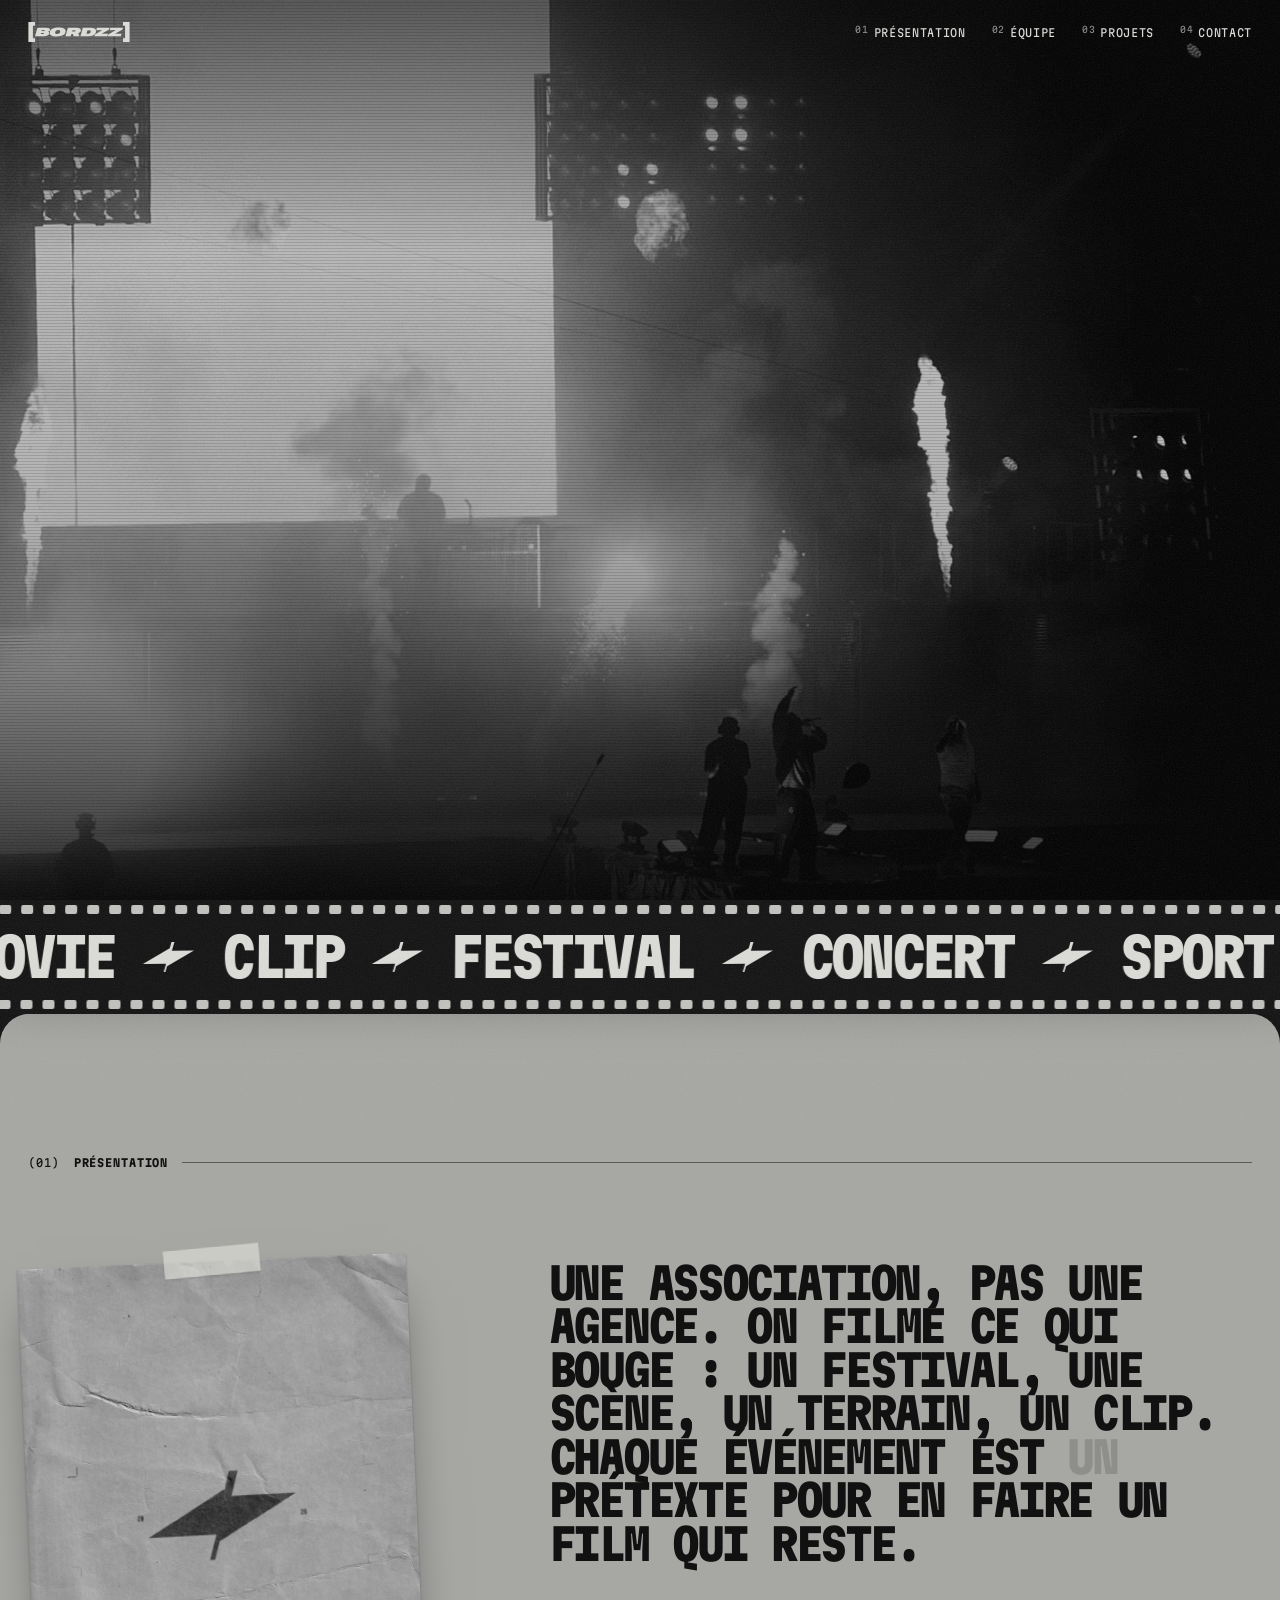
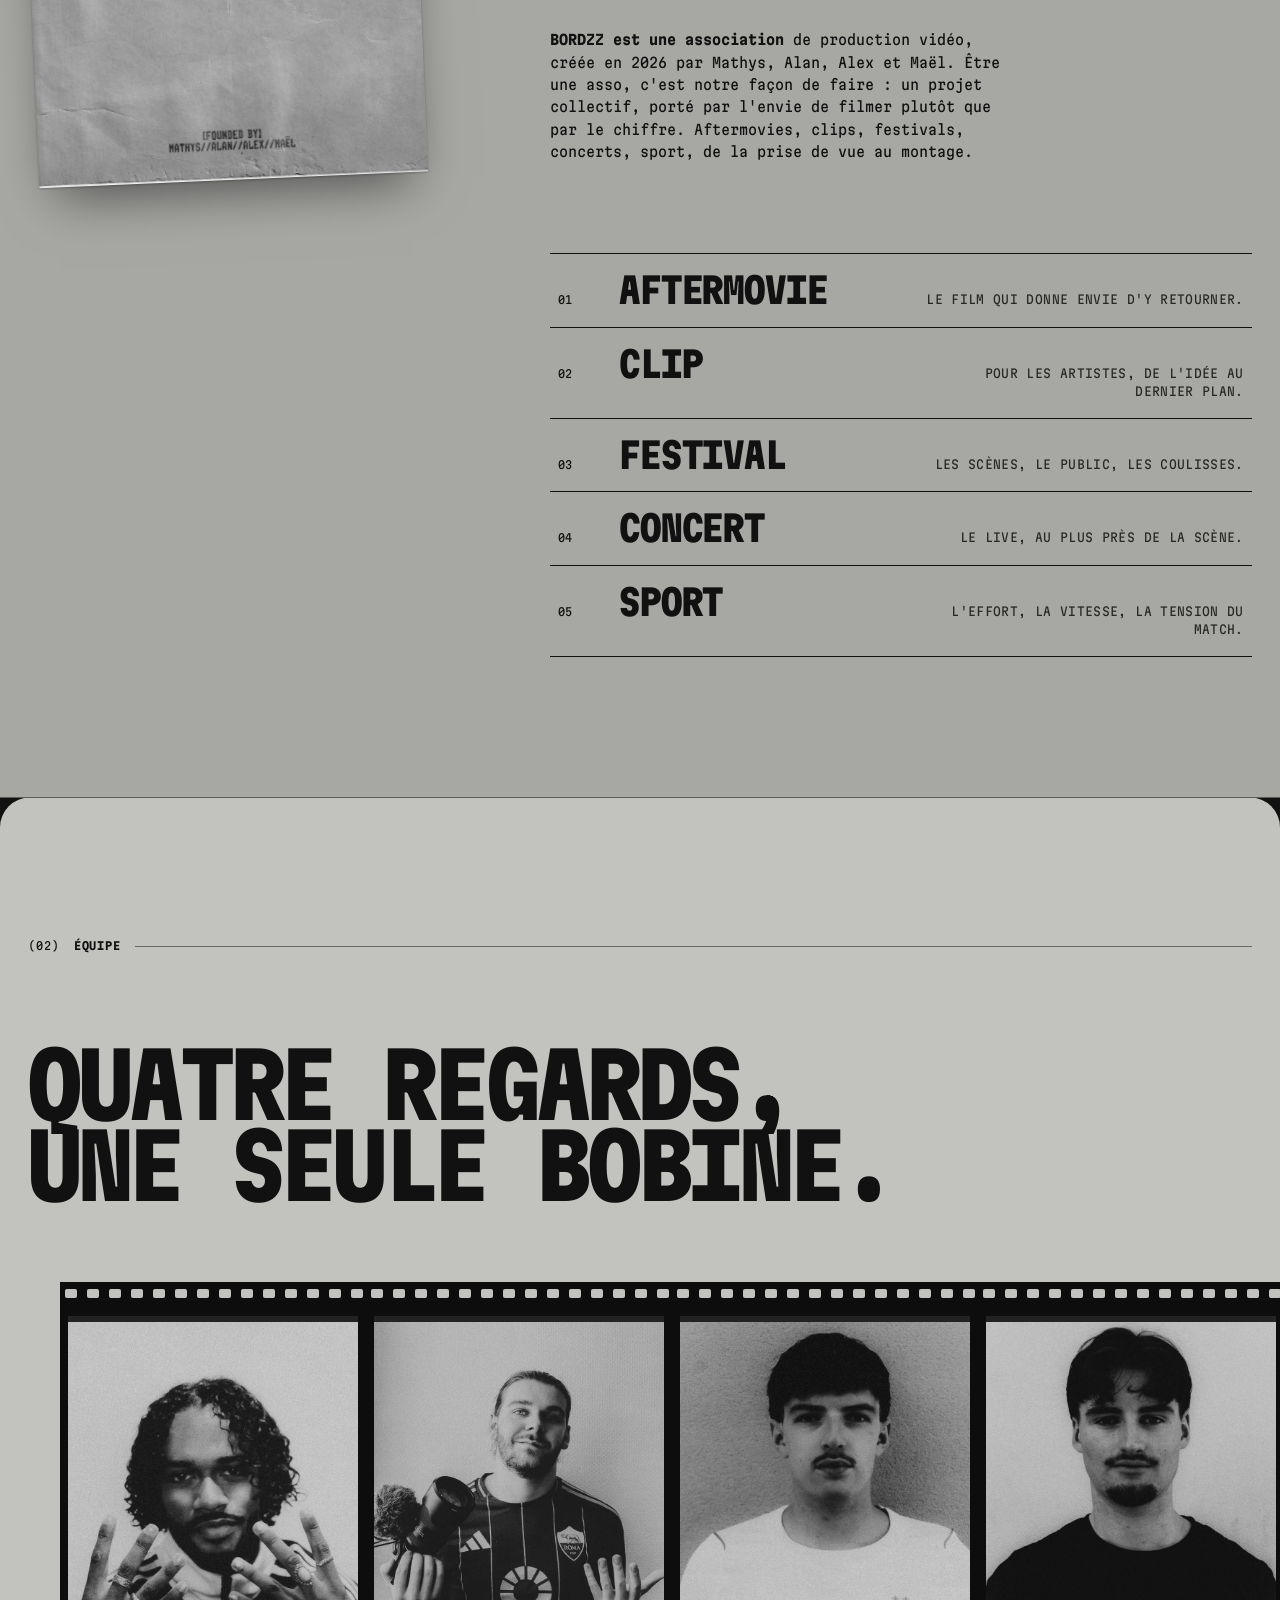
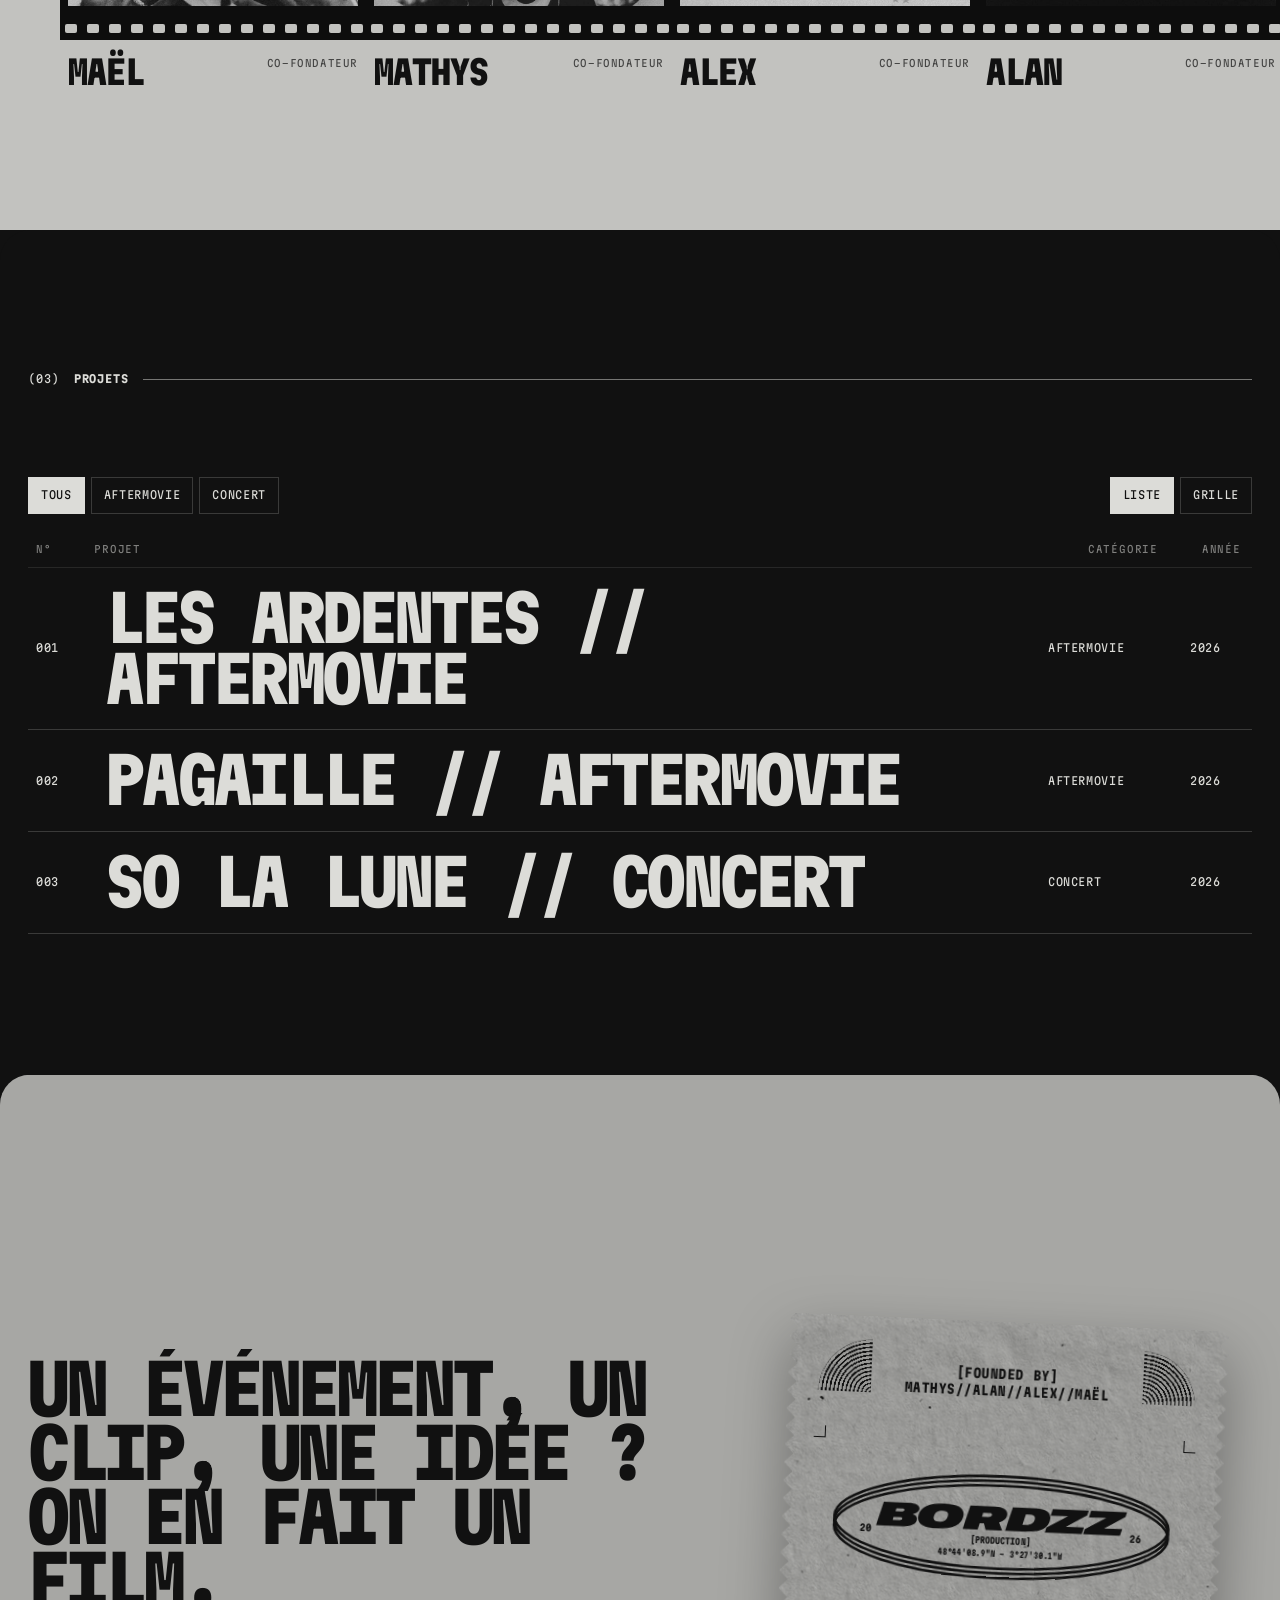
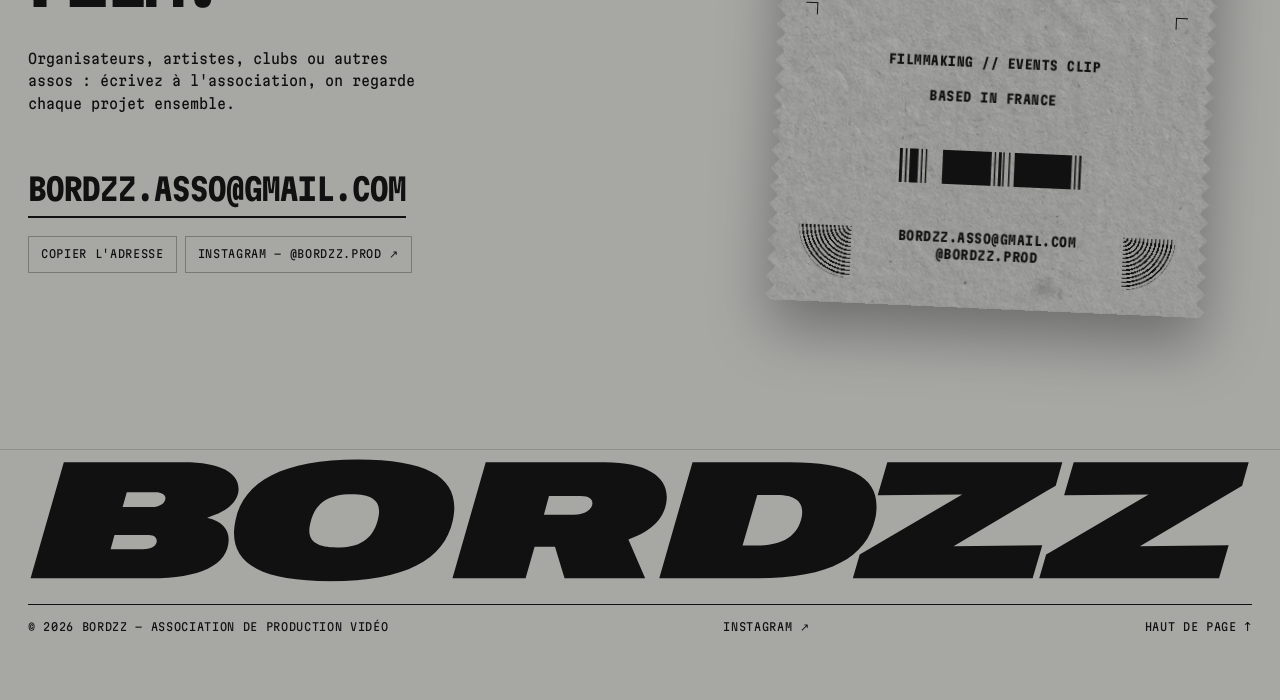
==== commit b74e3985: "Équipe : corrige les prénoms sous les portraits Ordre des photos : Maël, Mathys, Alex, Alan (noms et" ====
--- a/index.html
+++ b/index.html
@@ -223,17 +223,17 @@
       <ul class="film">
         <li class="frame" data-reveal>
           <div class="frame__strip">
-            <div class="frame__img"><img src="assets/img/team/01.jpg" alt="Portrait de Mathys" loading="lazy" width="900" height="900"></div>
+            <div class="frame__img"><img src="assets/img/team/01.jpg" alt="Portrait de Maël" loading="lazy" width="900" height="900"></div>
             <span class="frame__rec" aria-hidden="true"><i></i>REC</span>
           </div>
-          <div class="frame__cap"><h3 class="frame__name" data-scramble>Mathys</h3><span class="frame__meta">Co-fondateur</span></div>
+          <div class="frame__cap"><h3 class="frame__name" data-scramble>Maël</h3><span class="frame__meta">Co-fondateur</span></div>
         </li>
         <li class="frame" data-reveal style="--d:.08s">
           <div class="frame__strip">
-            <div class="frame__img"><img src="assets/img/team/02.jpg" alt="Portrait d'Alan" loading="lazy" width="900" height="900"></div>
+            <div class="frame__img"><img src="assets/img/team/02.jpg" alt="Portrait de Mathys" loading="lazy" width="900" height="900"></div>
             <span class="frame__rec" aria-hidden="true"><i></i>REC</span>
           </div>
-          <div class="frame__cap"><h3 class="frame__name" data-scramble>Alan</h3><span class="frame__meta">Co-fondateur</span></div>
+          <div class="frame__cap"><h3 class="frame__name" data-scramble>Mathys</h3><span class="frame__meta">Co-fondateur</span></div>
         </li>
         <li class="frame" data-reveal style="--d:.16s">
           <div class="frame__strip">
@@ -244,10 +244,10 @@
         </li>
         <li class="frame" data-reveal style="--d:.24s">
           <div class="frame__strip">
-            <div class="frame__img"><img src="assets/img/team/04.jpg" alt="Portrait de Maël" loading="lazy" width="900" height="900"></div>
+            <div class="frame__img"><img src="assets/img/team/04.jpg" alt="Portrait d'Alan" loading="lazy" width="900" height="900"></div>
             <span class="frame__rec" aria-hidden="true"><i></i>REC</span>
           </div>
-          <div class="frame__cap"><h3 class="frame__name" data-scramble>Maël</h3><span class="frame__meta">Co-fondateur</span></div>
+          <div class="frame__cap"><h3 class="frame__name" data-scramble>Alan</h3><span class="frame__meta">Co-fondateur</span></div>
         </li>
       </ul>
     </section>
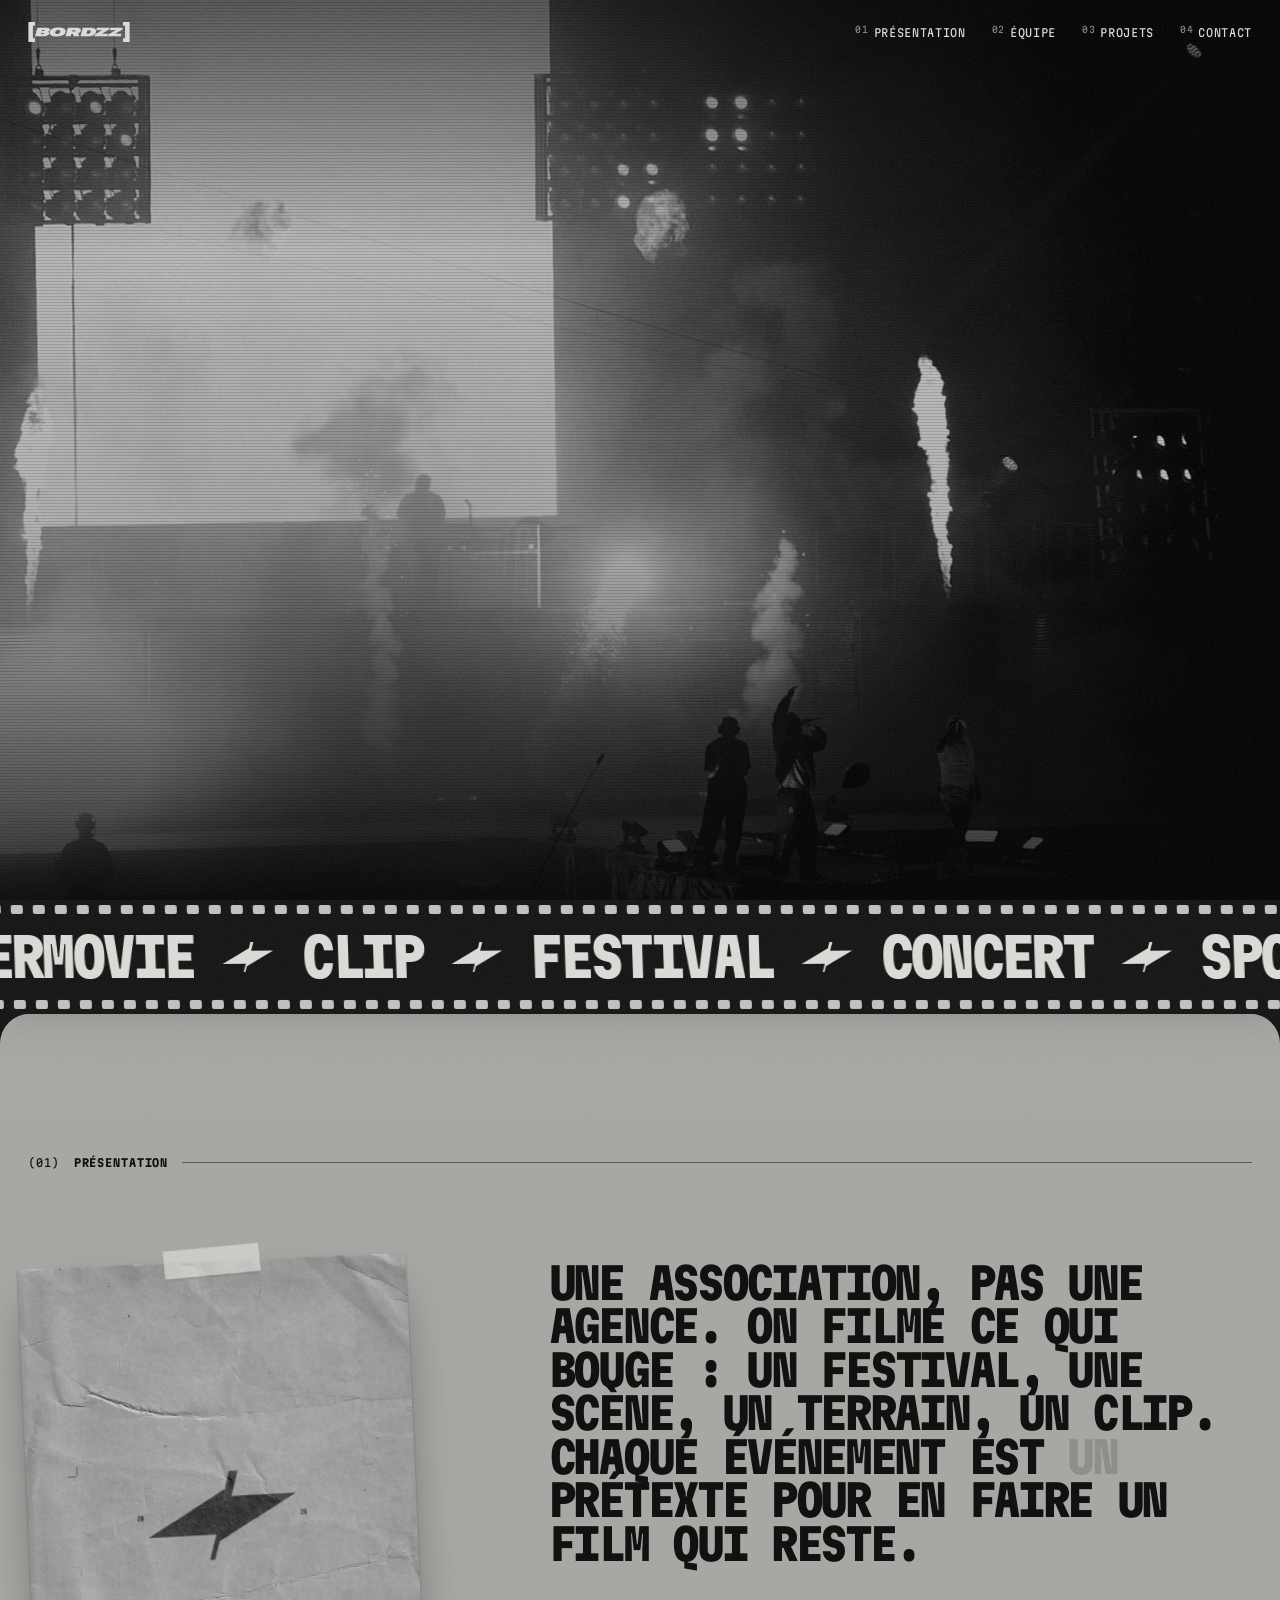
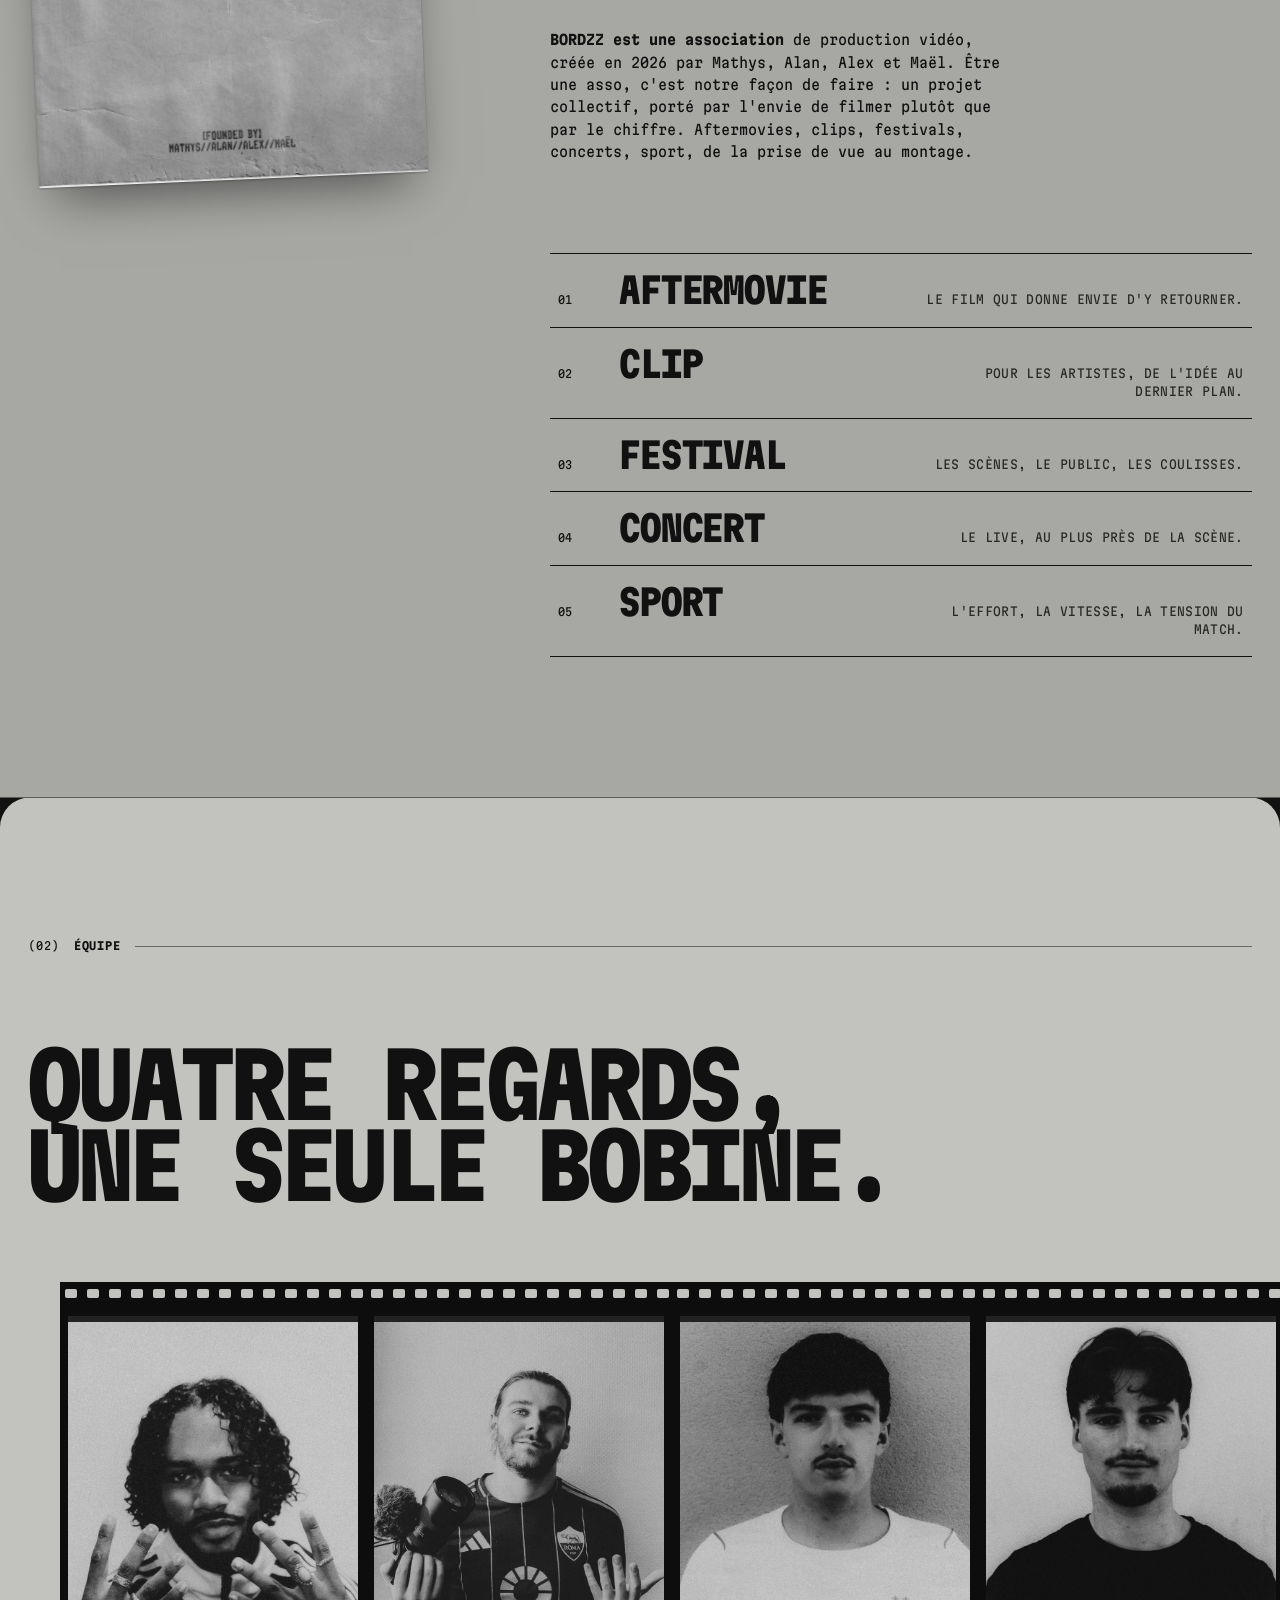
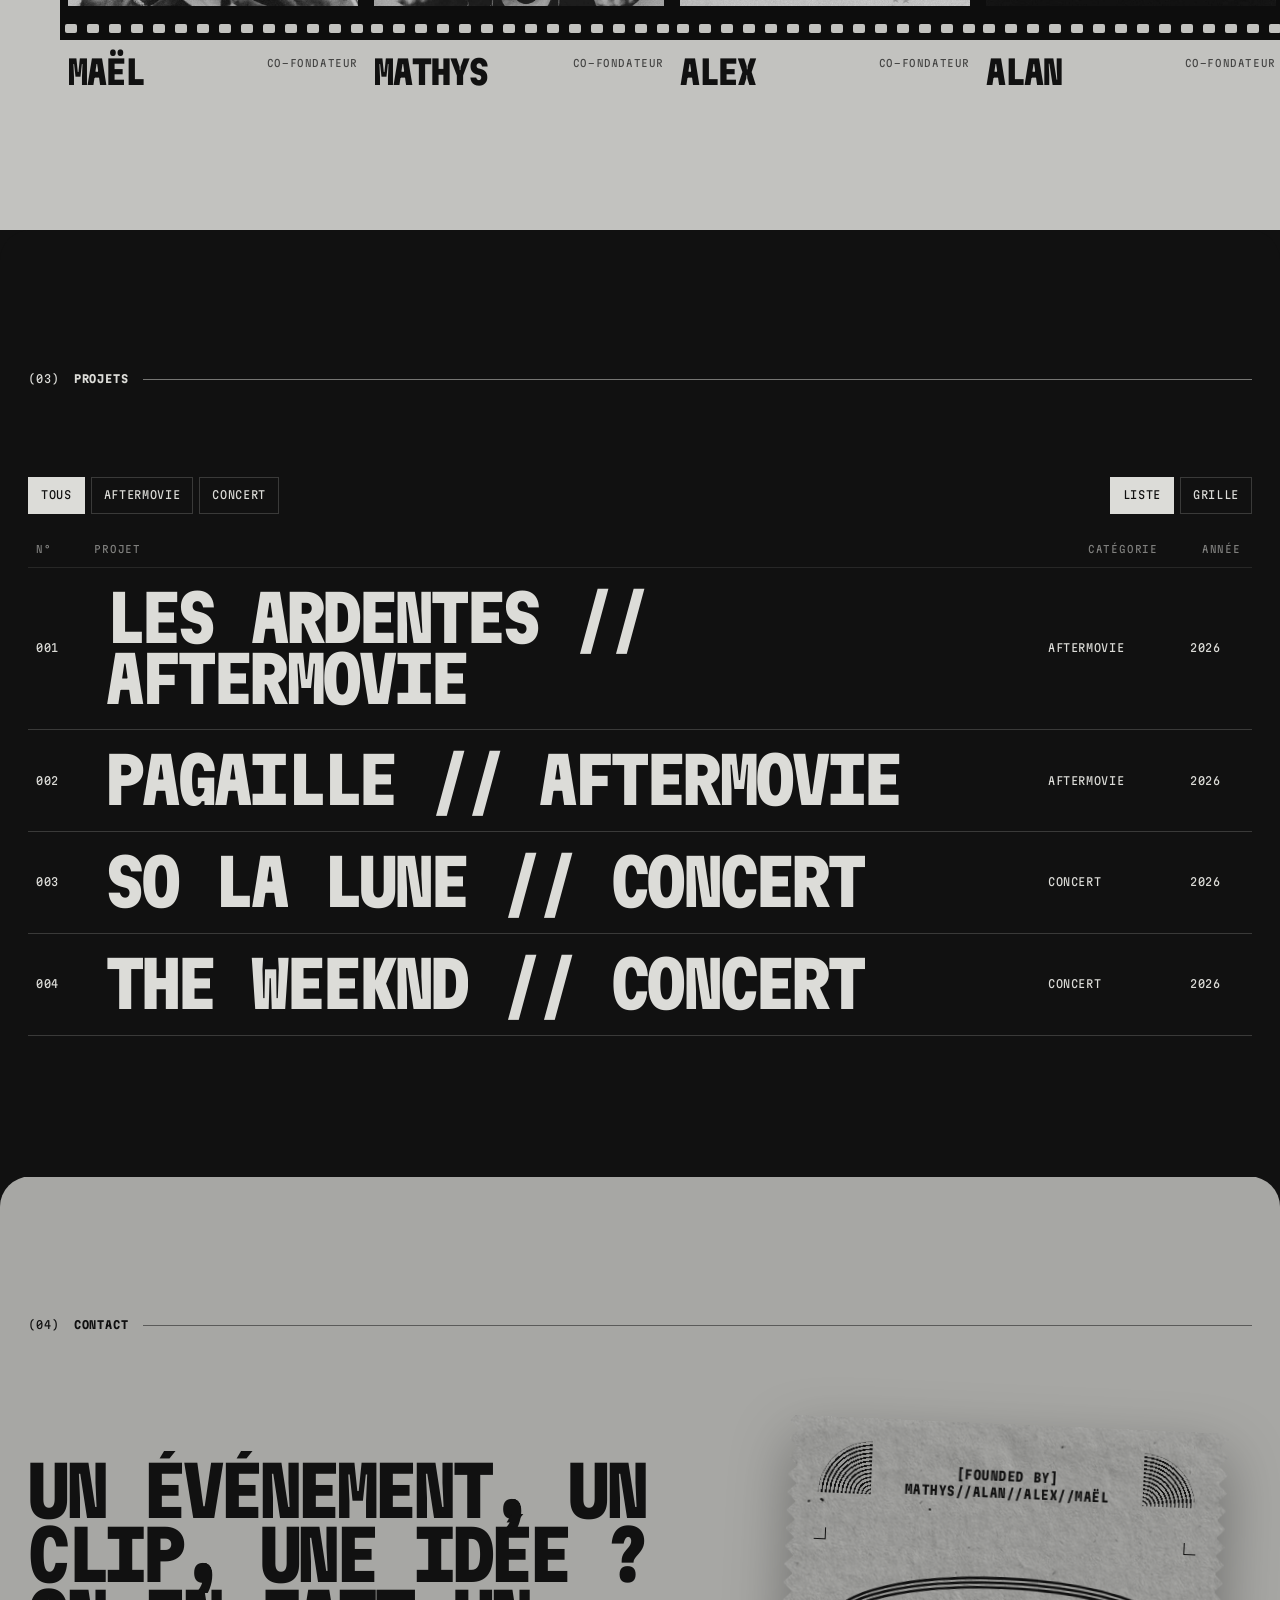
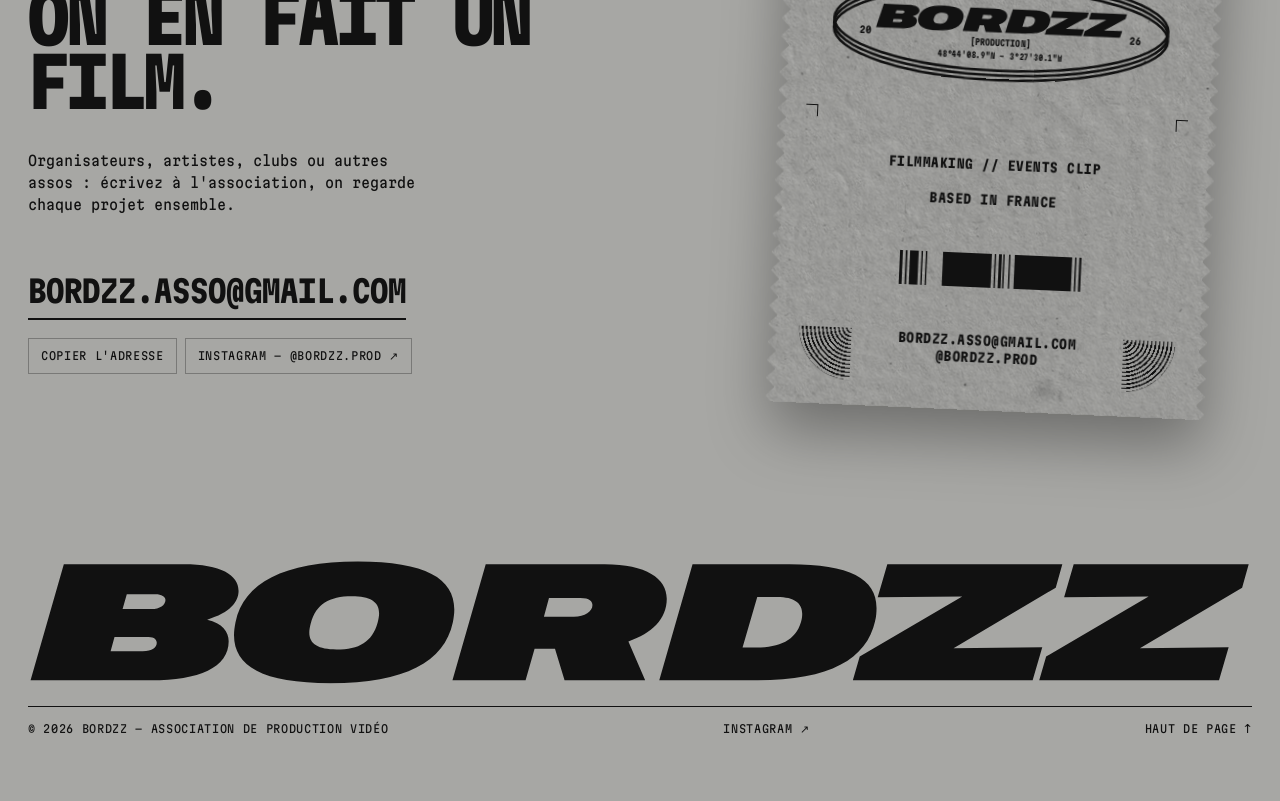
==== commit 6763c132: "Projet 004 : The Weeknd // Concert, avec carrousel vidéo - 7 vidéos (aftermovie + 6 extraits) compre" ====
--- a/index.html
+++ b/index.html
@@ -288,6 +288,10 @@
         - href : la vidéo complète (fichier .mp4, ou lien YouTube / Vimeo)
         - <video src="…-preview.mp4" poster="….jpg"> : aperçu muet de quelques secondes + vignette 16:9
           (on peut aussi mettre simplement <img src="….jpg" alt="">)
+        - CARROUSEL (plusieurs vidéos dans un projet) : ajouter après le </a> une liste
+          <ol class="project__reel" hidden> avec une ligne par vidéo :
+          <li><a href="vidéo.mp4" data-poster="vignette.jpg">Titre</a></li>
+          (voir le projet The Weeknd ; la 1re vidéo est celle qui s'ouvre en premier)
       -->
       <ul class="projects" data-view="list">
         <li class="project" data-category="aftermovie" data-reveal>
@@ -316,6 +320,24 @@
             <span class="project__cat">Concert</span>
             <span class="project__year">2026</span>
           </a>
+        </li>
+        <li class="project" data-category="concert" data-reveal>
+          <a class="project__link" href="assets/video/projects/the-weeknd/aftermovie.mp4" data-cursor="Lecture">
+            <span class="project__n">004</span>
+            <span class="project__media"><video src="assets/video/projects/the-weeknd/preview.mp4" poster="assets/img/projects/the-weeknd.jpg" muted loop playsinline preload="none"></video></span>
+            <span class="project__title" data-split>The Weeknd // Concert</span>
+            <span class="project__cat">Concert</span>
+            <span class="project__year">2026</span>
+          </a>
+          <ol class="project__reel" hidden>
+            <li><a href="assets/video/projects/the-weeknd/aftermovie.mp4" data-poster="assets/img/projects/the-weeknd/aftermovie.jpg">Aftermovie</a></li>
+            <li><a href="assets/video/projects/the-weeknd/plan-47.mp4" data-poster="assets/img/projects/the-weeknd/plan-47.jpg">Plan 47</a></li>
+            <li><a href="assets/video/projects/the-weeknd/accueil.mp4" data-poster="assets/img/projects/the-weeknd/accueil.jpg">Accueil</a></li>
+            <li><a href="assets/video/projects/the-weeknd/abel.mp4" data-poster="assets/img/projects/the-weeknd/abel.jpg">Abel</a></li>
+            <li><a href="assets/video/projects/the-weeknd/do-you-love-me.mp4" data-poster="assets/img/projects/the-weeknd/do-you-love-me.jpg">Do You Love Me</a></li>
+            <li><a href="assets/video/projects/the-weeknd/abel-flamme.mp4" data-poster="assets/img/projects/the-weeknd/abel-flamme.jpg">Abel // Flamme</a></li>
+            <li><a href="assets/video/projects/the-weeknd/carti-calin.mp4" data-poster="assets/img/projects/the-weeknd/carti-calin.jpg">Carti câlin</a></li>
+          </ol>
         </li>
       </ul>
     </section>
@@ -405,7 +427,7 @@
 
   <dialog class="player" aria-labelledby="player-title">
     <div class="player__bar">
-      <span class="player__rec"><i></i>PLAY</span>
+      <span class="player__rec"><i></i>PLAY<b class="player__count" data-player-count></b></span>
       <span class="player__title" id="player-title" data-player-title>—</span>
       <button class="chip" type="button" data-player-close>Fermer ✕</button>
     </div>
@@ -413,6 +435,11 @@
       <span class="crop crop--tl"></span><span class="crop crop--tr"></span><span class="crop crop--bl"></span><span class="crop crop--br"></span>
       <div class="player__screen" data-player-screen></div>
     </div>
+    <nav class="reel" data-player-reel hidden aria-label="Vidéos du projet">
+      <button class="chip reel__nav" type="button" data-reel-prev aria-label="Vidéo précédente">←</button>
+      <ol class="reel__strip" data-reel-strip></ol>
+      <button class="chip reel__nav" type="button" data-reel-next aria-label="Vidéo suivante">→</button>
+    </nav>
     <div class="player__bar player__bar--bottom">
       <span data-player-cat>—</span>
       <span>BORDZZ [Production]</span>
--- a/css/style.css
+++ b/css/style.css
@@ -931,6 +931,7 @@
 .player__bar--bottom { opacity: 0.6; }
 .player__title { font-weight: 700; text-align: center; }
 .player__rec { display: flex; align-items: center; gap: 6px; }
+.player__rec, .player__bar > .chip { flex: none; white-space: nowrap; }
 .player__rec i { width: 8px; height: 8px; border-radius: 50%; background: var(--rec); }
 .player__frame {
   position: relative;
@@ -952,6 +953,108 @@
   position: absolute; inset: 0;
   width: 100%; height: 100%;
   border: 0;
+}
+
+/* Carrousel du lecteur (projets à plusieurs vidéos) : une bande de pellicule */
+.player.has-reel .player__screen { max-width: calc((100dvh - 330px) * 16 / 9); }
+.player__screen.is-cut > video { animation: crt 0.45s var(--ease); }
+.player__count { font-weight: 400; margin-left: 4px; opacity: 0.7; }
+.reel {
+  display: flex;
+  align-items: stretch;
+  gap: 8px;
+  min-width: 0;
+}
+.reel[hidden] { display: none; }
+.reel__nav {
+  flex: none;
+  justify-content: center;
+  min-width: 46px;
+  padding: 0;
+  font-size: 15px;
+  color: inherit;
+}
+.reel__strip {
+  flex: 1;
+  min-width: 0;
+  display: flex;
+  gap: 4px;
+  margin: 0;
+  padding: 17px 6px;
+  list-style: none;
+  overflow-x: auto;
+  overscroll-behavior-x: contain;
+  scrollbar-width: none;
+  background:
+    var(--sprocket) repeat-x left 5px / 16px 6.5px,
+    var(--sprocket) repeat-x left calc(100% - 5px) / 16px 6.5px,
+    #0d0d0d;
+  background-attachment: local, local, scroll;
+}
+.reel__strip::-webkit-scrollbar { display: none; }
+.reel__strip > li { flex: none; }
+.reel__item {
+  display: block;
+  width: clamp(112px, 10.5vw, 160px);
+  padding: 0;
+  border: 0;
+  background: none;
+  color: inherit;
+  font: inherit;
+  text-align: left;
+  cursor: pointer;
+}
+.reel__thumb {
+  display: block;
+  aspect-ratio: 16 / 9;
+  overflow: hidden;
+  background: #1d1d1d;
+  outline: 1px solid transparent;
+  outline-offset: 2px;
+  transition: outline-color 0.3s;
+}
+.reel__thumb img {
+  display: block;
+  width: 100%; height: 100%;
+  object-fit: cover;
+  filter: grayscale(1) brightness(0.5);
+  transition: filter 0.35s, transform 0.6s var(--ease);
+}
+.reel__cap {
+  display: flex;
+  align-items: center;
+  gap: 6px;
+  margin-top: 7px;
+  font-size: 10px;
+  letter-spacing: 0.06em;
+  text-transform: uppercase;
+  white-space: nowrap;
+  overflow: hidden;
+  text-overflow: ellipsis;
+  opacity: 0.5;
+  transition: opacity 0.3s;
+}
+.reel__cap i { font-style: normal; opacity: 0.55; }
+.reel__item[aria-current="true"] .reel__thumb { outline-color: var(--rec); }
+.reel__item[aria-current="true"] .reel__thumb img { filter: none; }
+.reel__item[aria-current="true"] .reel__cap { opacity: 1; }
+.reel__item[aria-current="true"] .reel__cap::before {
+  content: "";
+  flex: none;
+  width: 6px; height: 6px;
+  border-radius: 50%;
+  background: var(--rec);
+  animation: blink 1s steps(2, start) infinite;
+}
+.reel__item:focus-visible { outline: 1px solid var(--paper-3); outline-offset: 4px; }
+@media (hover: hover) {
+  .reel__item:hover .reel__thumb img { filter: grayscale(0.3) brightness(0.85); transform: scale(1.05); }
+  .reel__item:hover .reel__cap { opacity: 0.9; }
+  .reel__item[aria-current="true"]:hover .reel__thumb img { filter: none; }
+}
+@media (max-width: 640px) {
+  .reel__nav { display: none; }
+  .reel__strip { margin: 0 calc(var(--gutter) * -1); padding-inline: var(--gutter); }
 }
 
 /* ---------- 04 Contact ---------- */
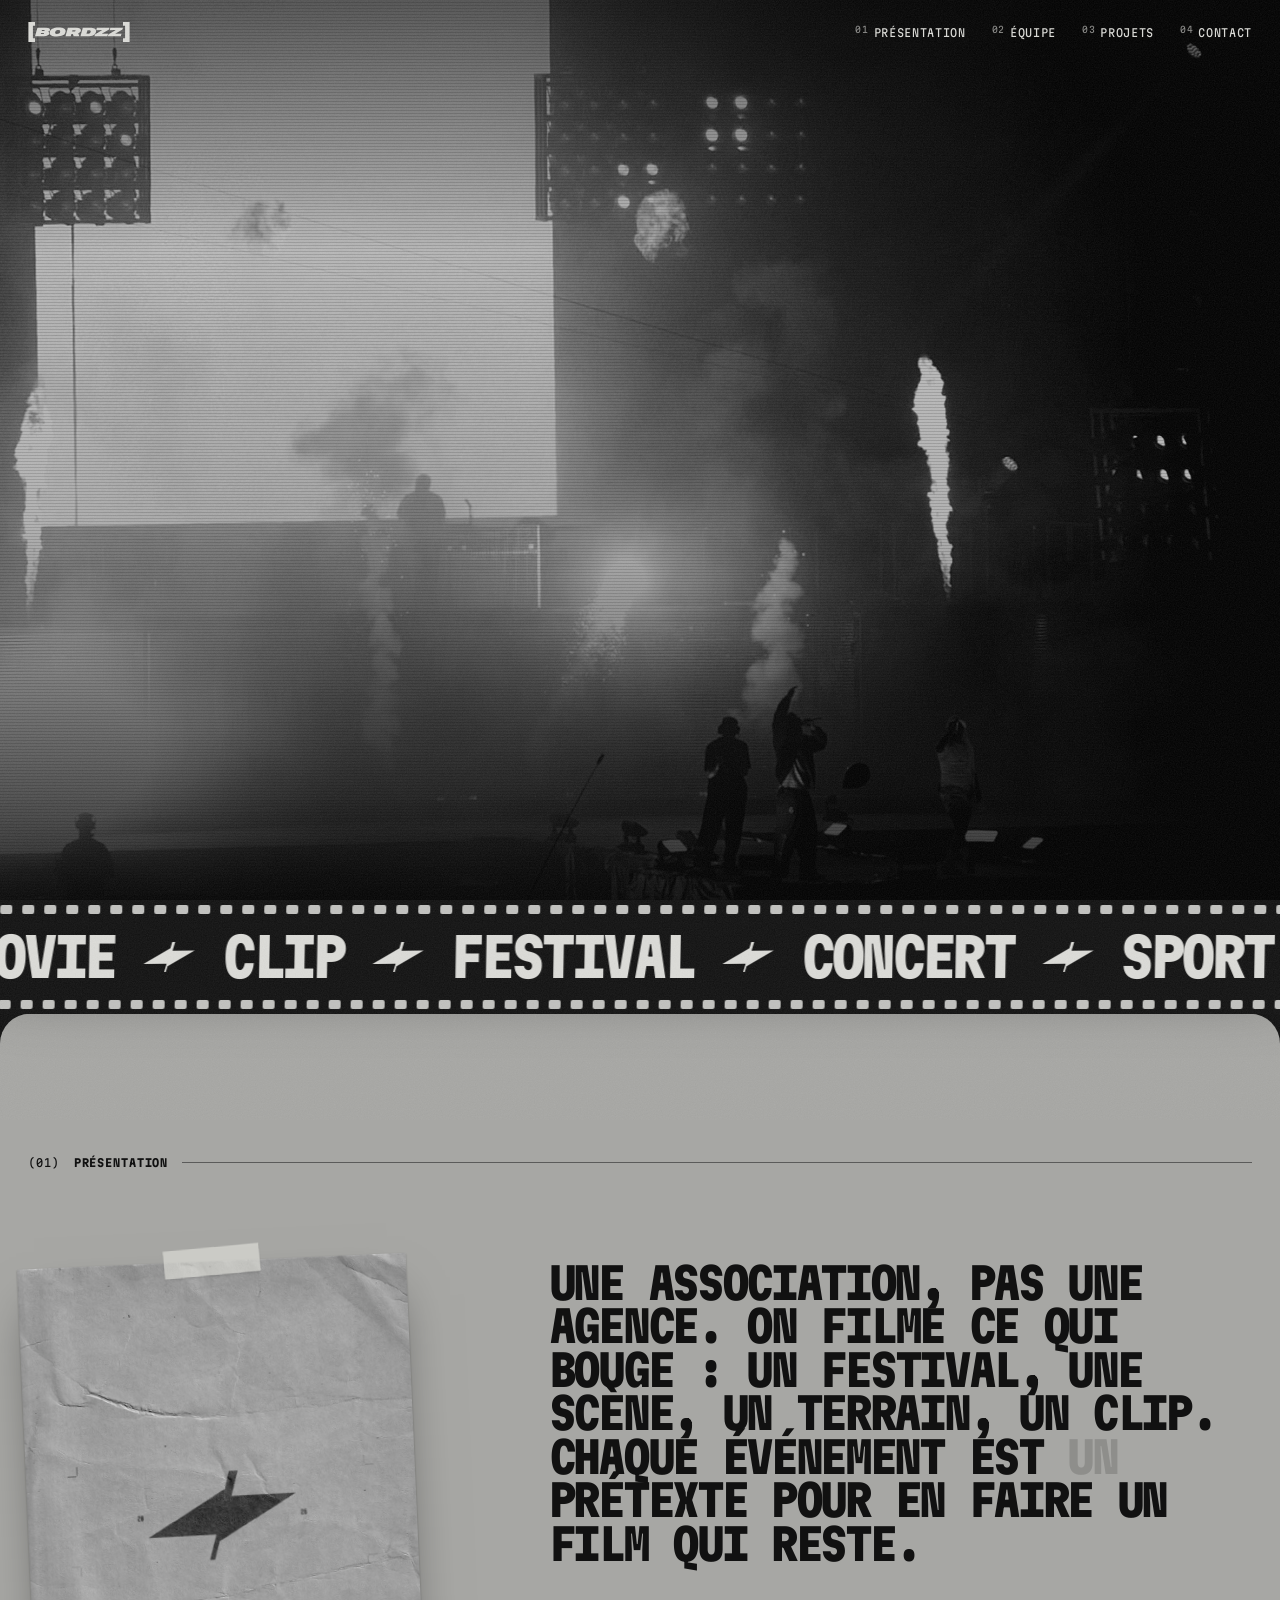
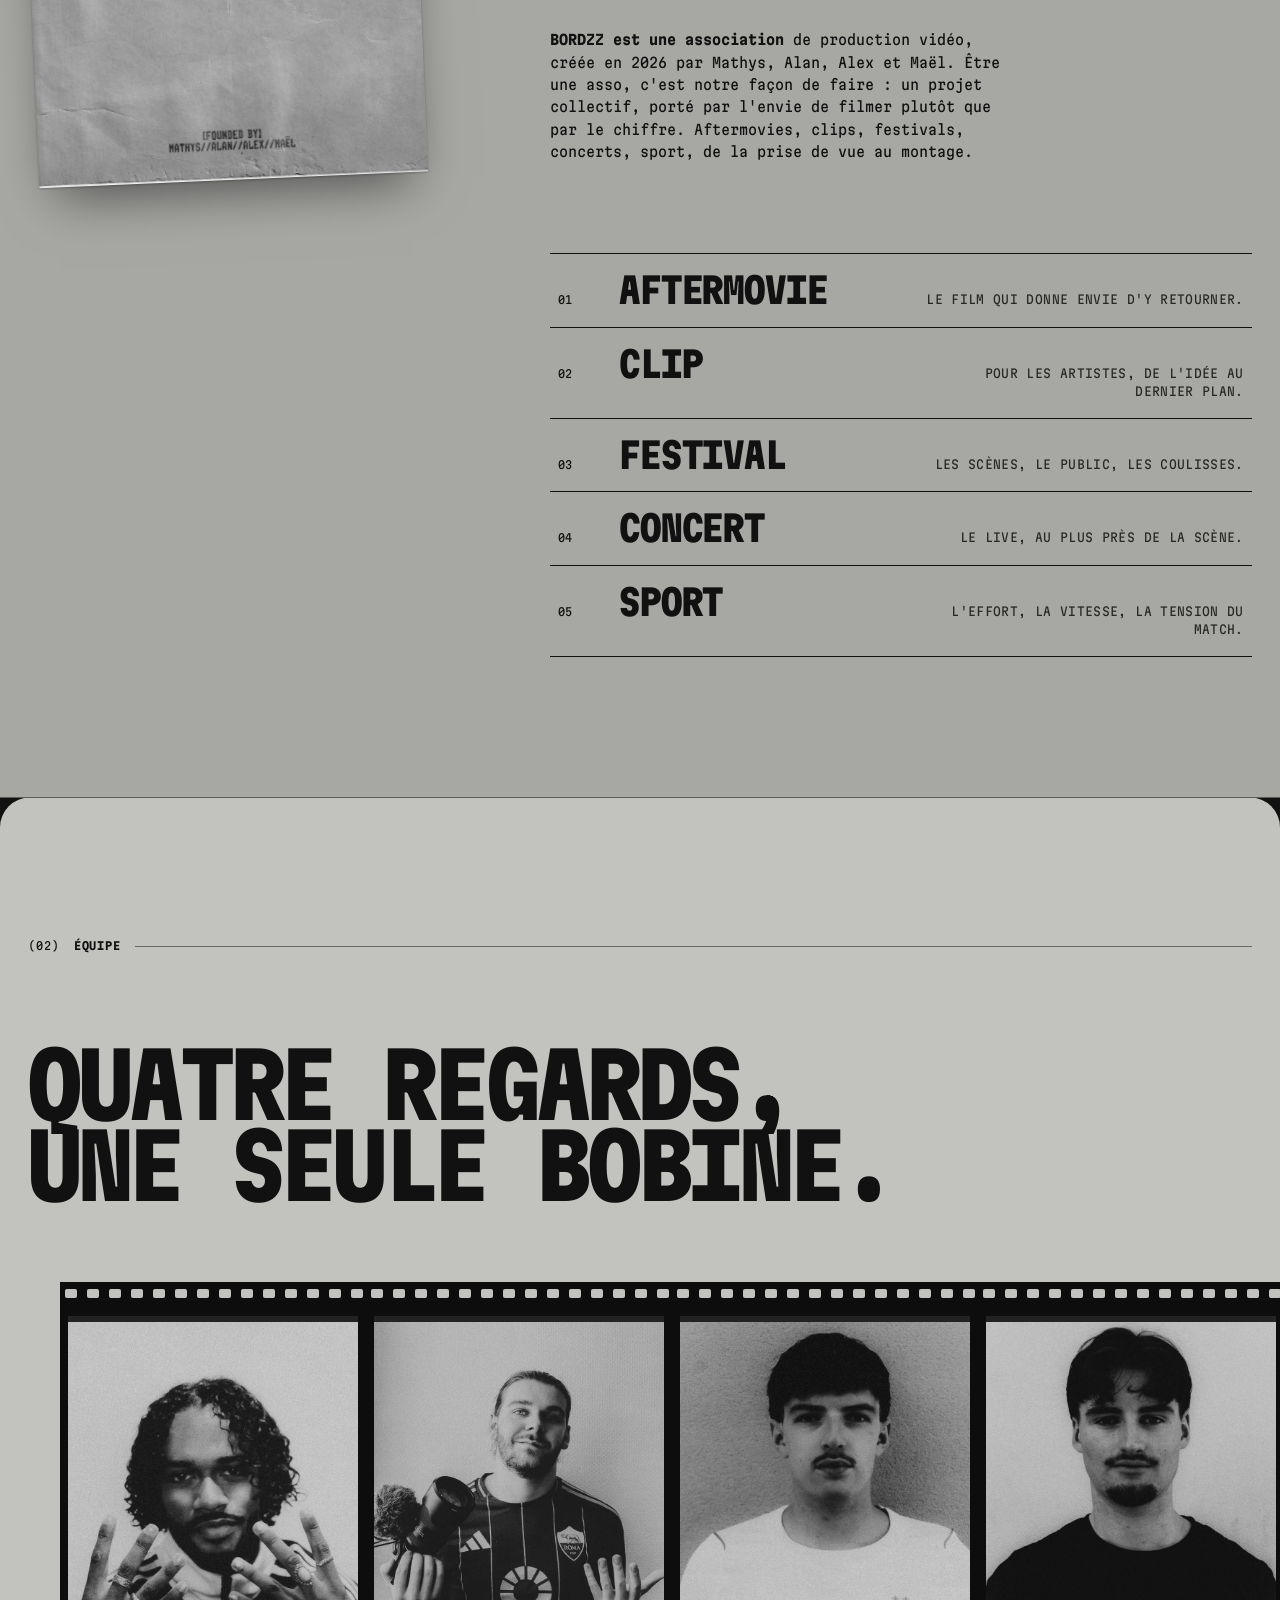
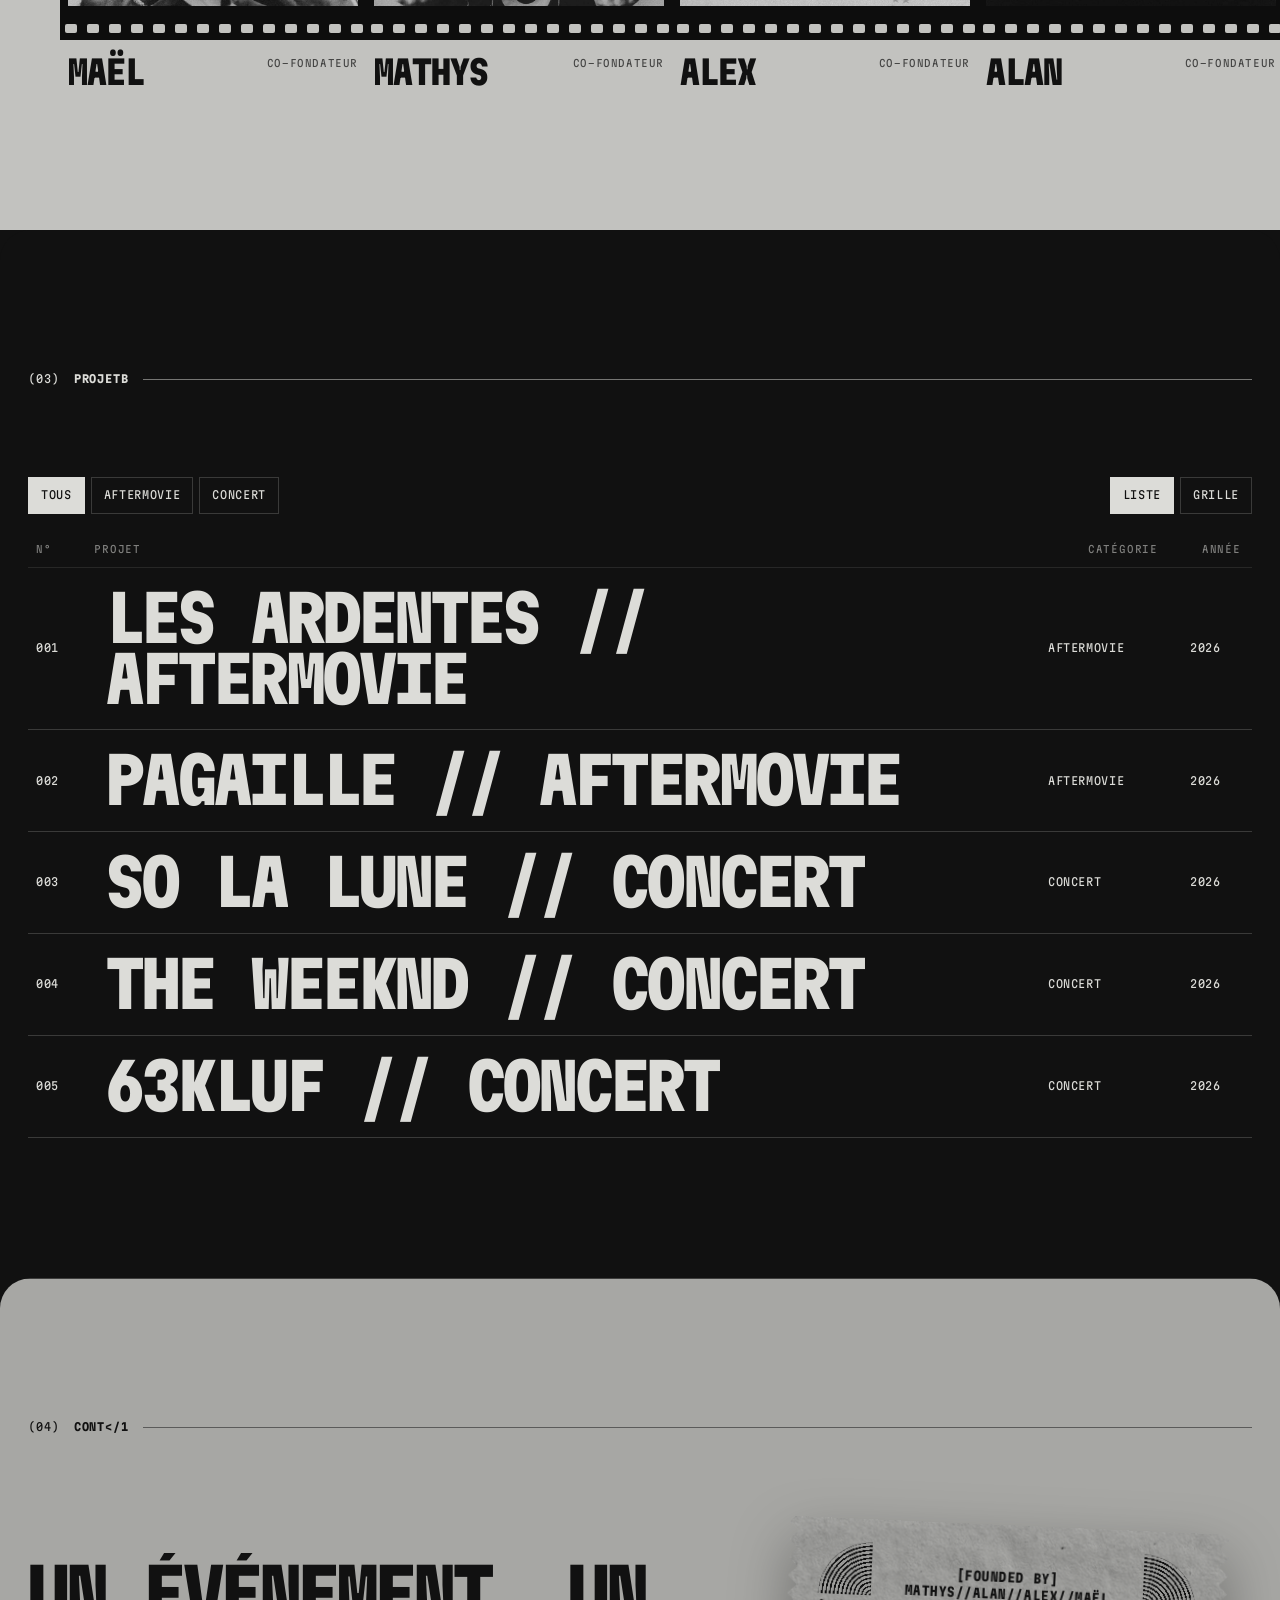
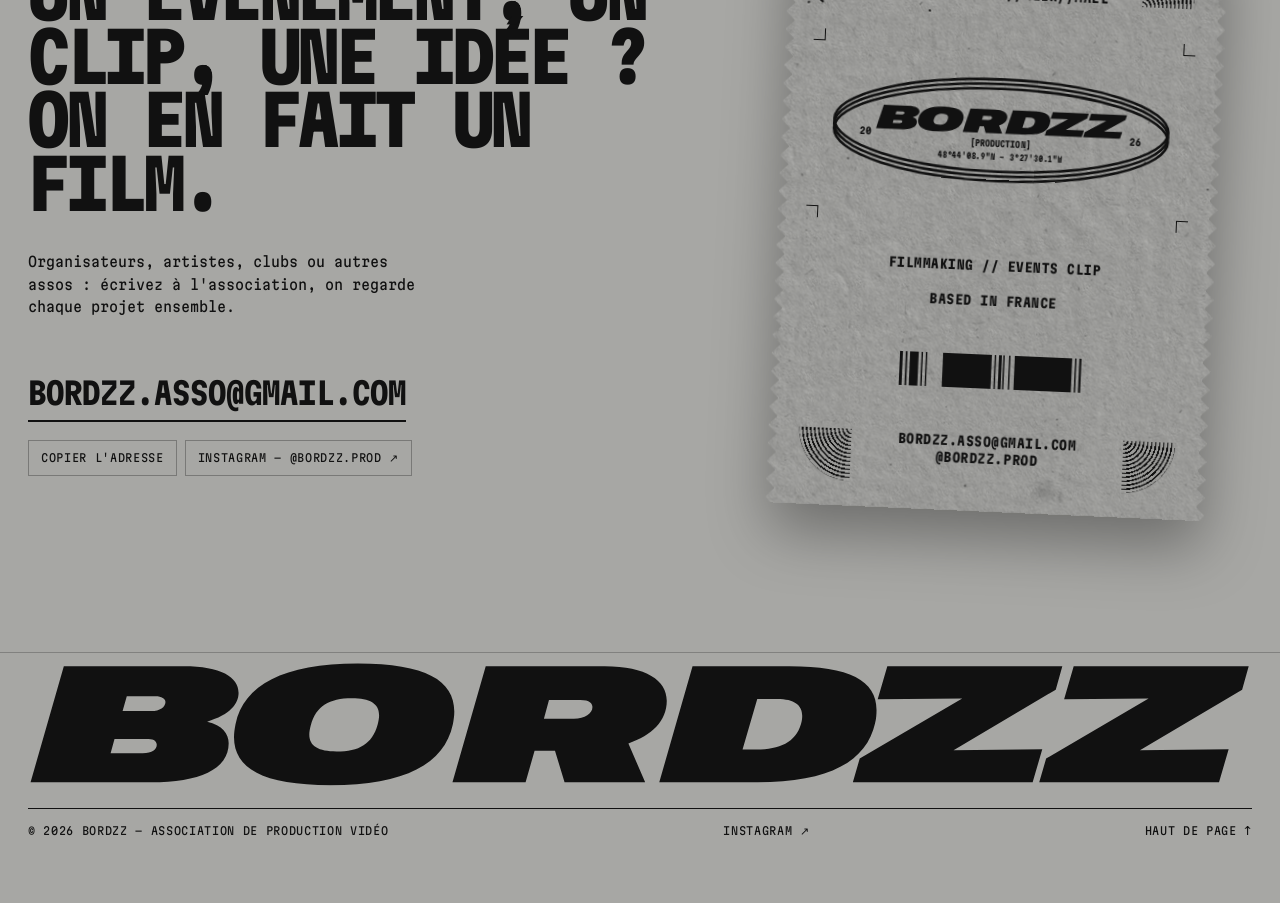
==== commit 88ac4ba7: "Projet 005 : 63KLUF // Concert ; version des fichiers CSS/JS - vidéo compressée (48 → 22,9 Mo, forma" ====
--- a/index.html
+++ b/index.html
@@ -18,7 +18,7 @@
   <link rel="preconnect" href="https://fonts.googleapis.com">
   <link rel="preconnect" href="https://fonts.gstatic.com" crossorigin>
   <link rel="stylesheet" href="https://fonts.googleapis.com/css2?family=Martian+Mono:wdth,wght@75..112.5,100..800&display=swap">
-  <link rel="stylesheet" href="css/style.css">
+  <link rel="stylesheet" href="css/style.css?v=2026-11-24b">
 
   <script>
     // Intro (compte à rebours) : une seule fois par session, jamais si l'utilisateur limite les animations.
@@ -26,7 +26,7 @@
     try { if (sessionStorage.getItem('bz-intro')) document.documentElement.classList.add('intro-seen'); } catch (e) {}
     if (window.matchMedia('(prefers-reduced-motion: reduce)').matches) document.documentElement.classList.add('intro-seen');
   </script>
-  <script src="js/main.js" defer></script>
+  <script src="js/main.js?v=2026-11-24b" defer></script>
 </head>
 <body>
   <a class="skip" href="#main">Aller au contenu</a>
@@ -339,6 +339,15 @@
             <li><a href="assets/video/projects/the-weeknd/carti-calin.mp4" data-poster="assets/img/projects/the-weeknd/carti-calin.jpg">Carti câlin</a></li>
           </ol>
         </li>
+        <li class="project" data-category="concert" data-reveal>
+          <a class="project__link" href="assets/video/projects/63kluf/63kluf.mp4" data-cursor="Lecture">
+            <span class="project__n">005</span>
+            <span class="project__media"><video src="assets/video/projects/63kluf/preview.mp4" poster="assets/img/projects/63kluf.jpg" muted loop playsinline preload="none"></video></span>
+            <span class="project__title" data-split>63KLUF // Concert</span>
+            <span class="project__cat">Concert</span>
+            <span class="project__year">2026</span>
+          </a>
+        </li>
       </ul>
     </section>
 
